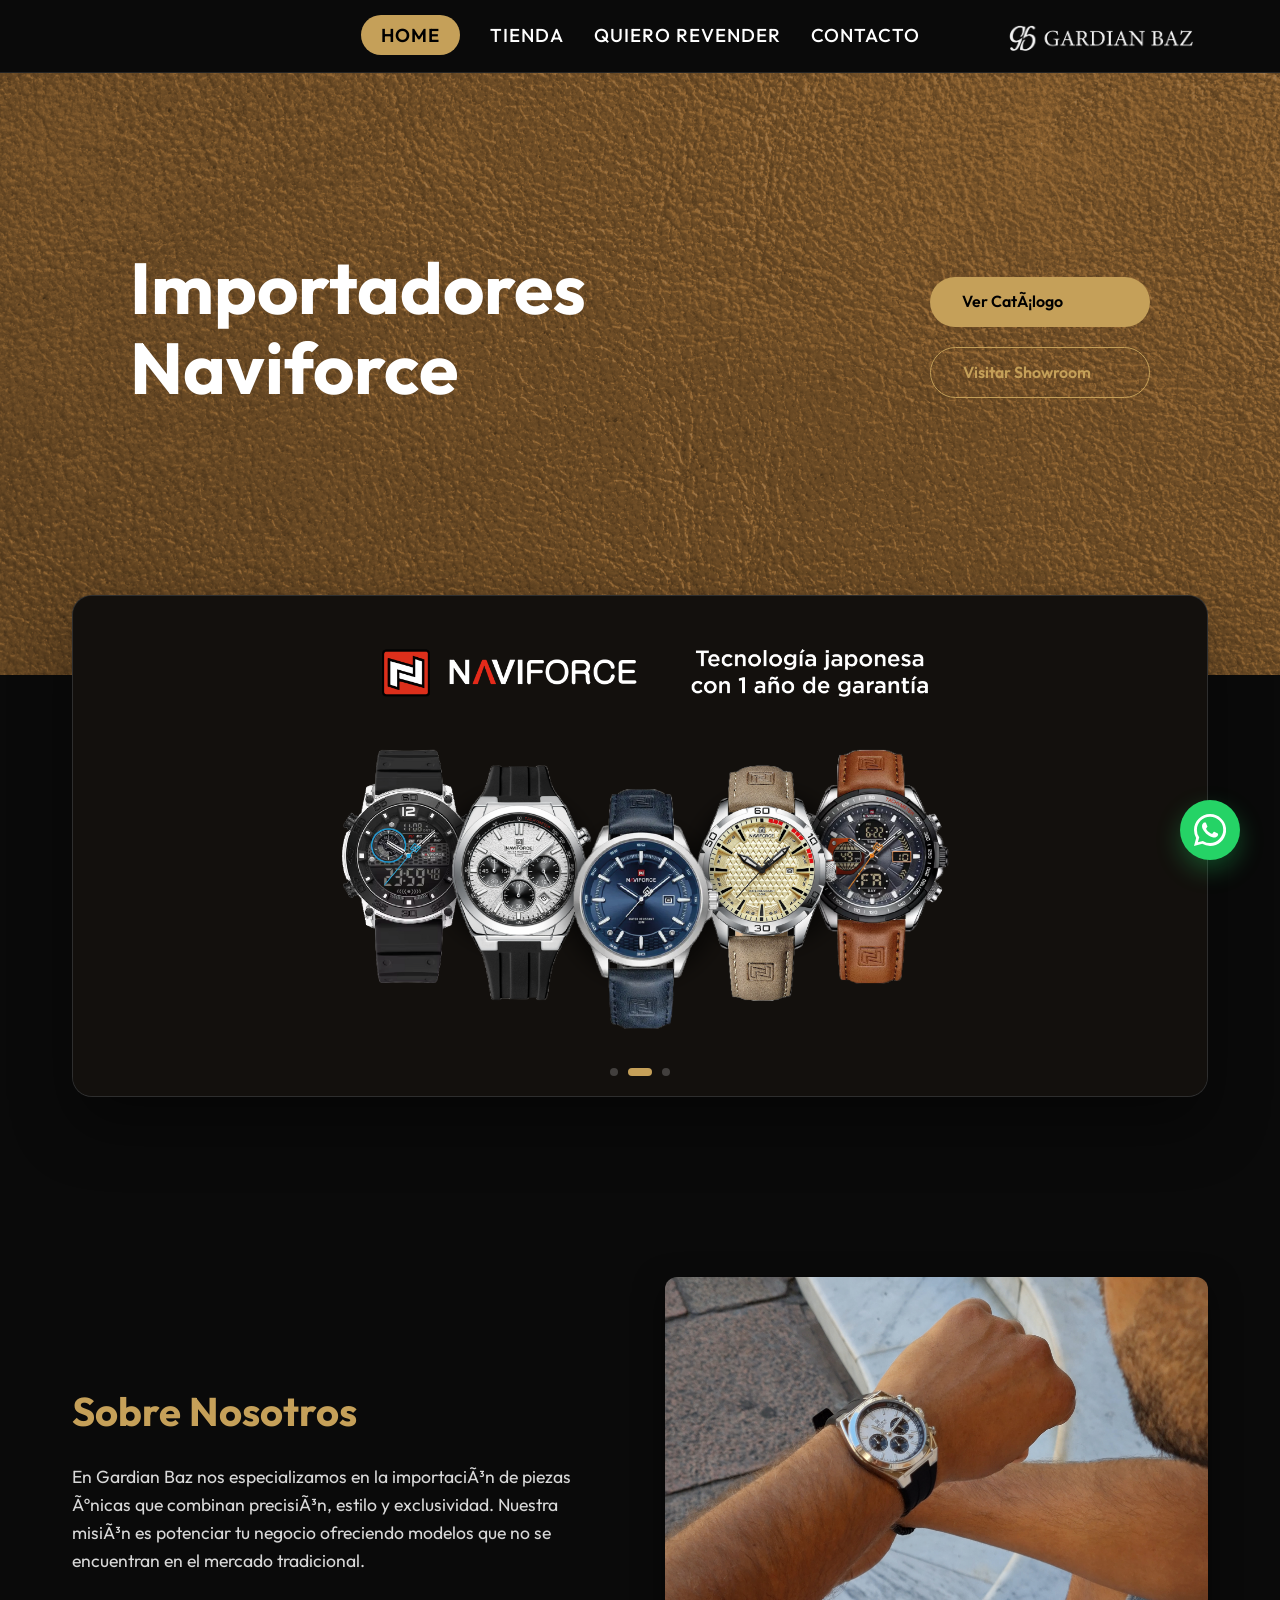
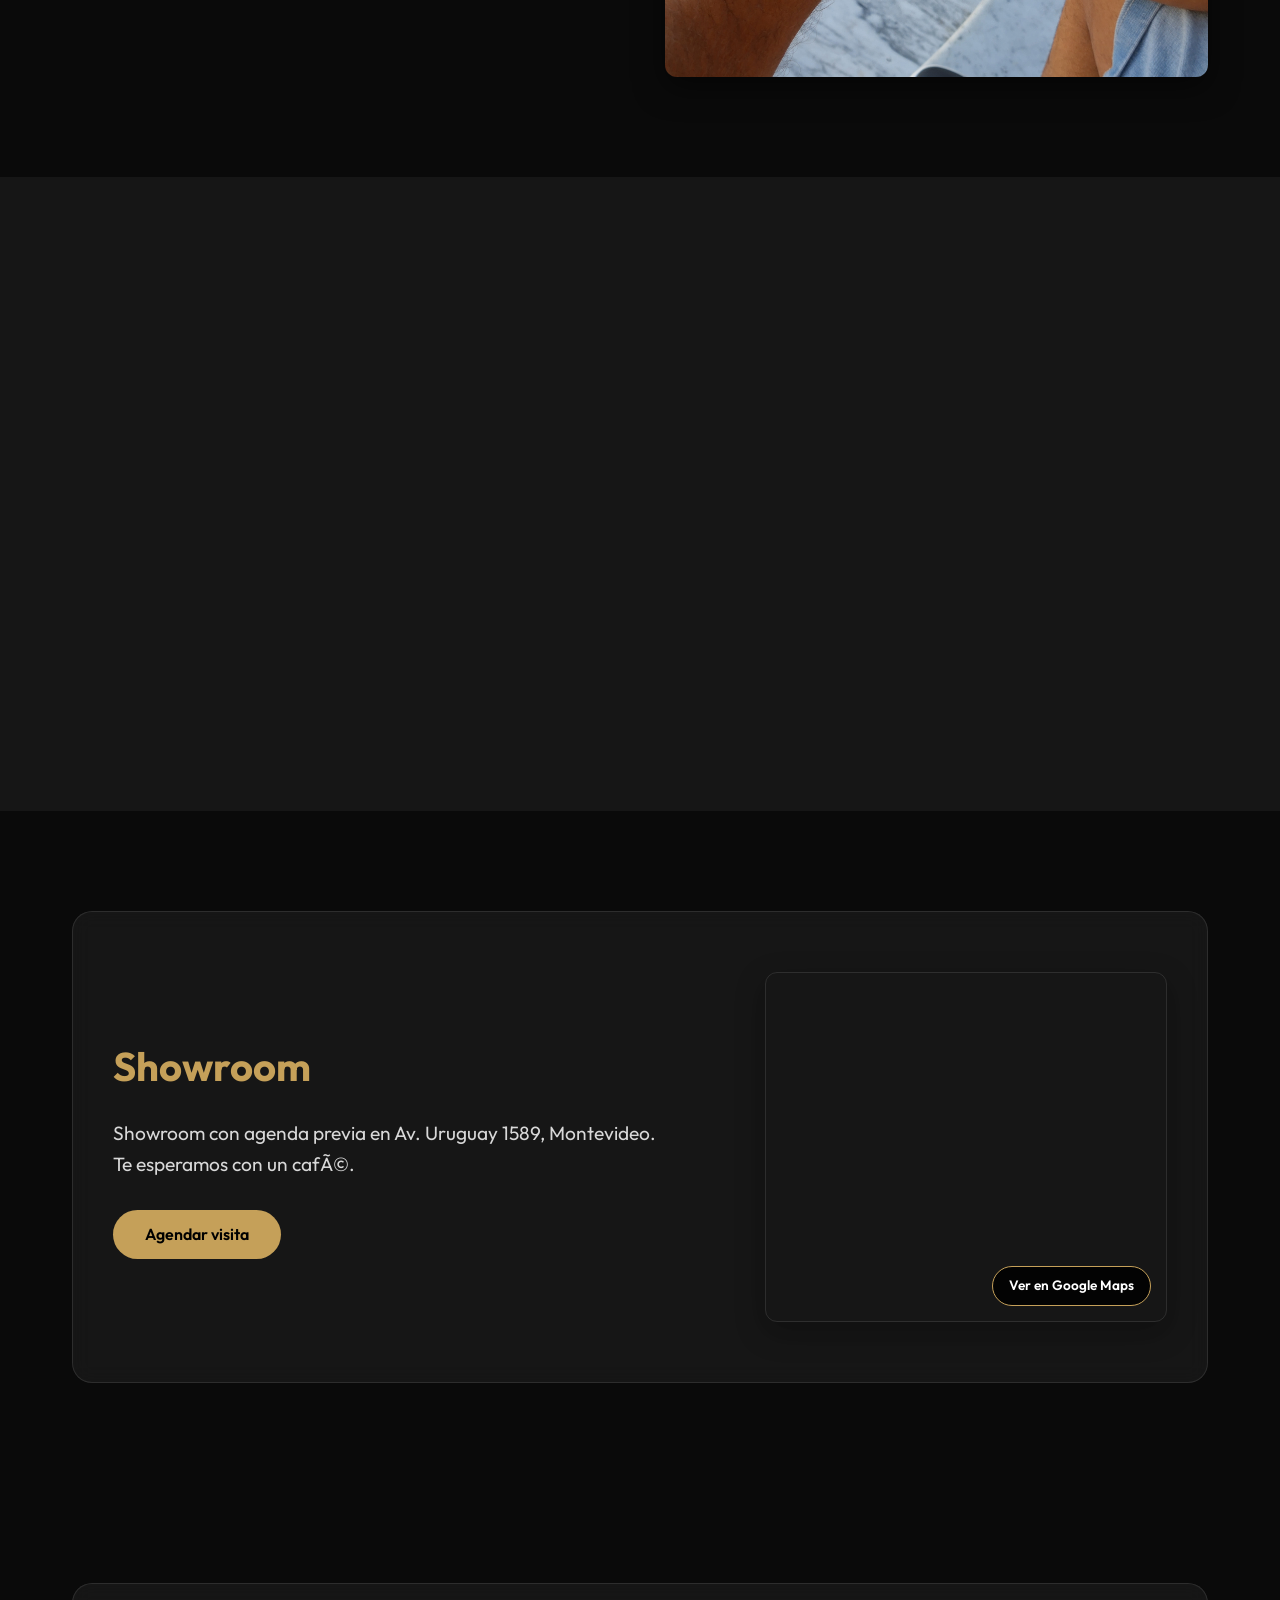
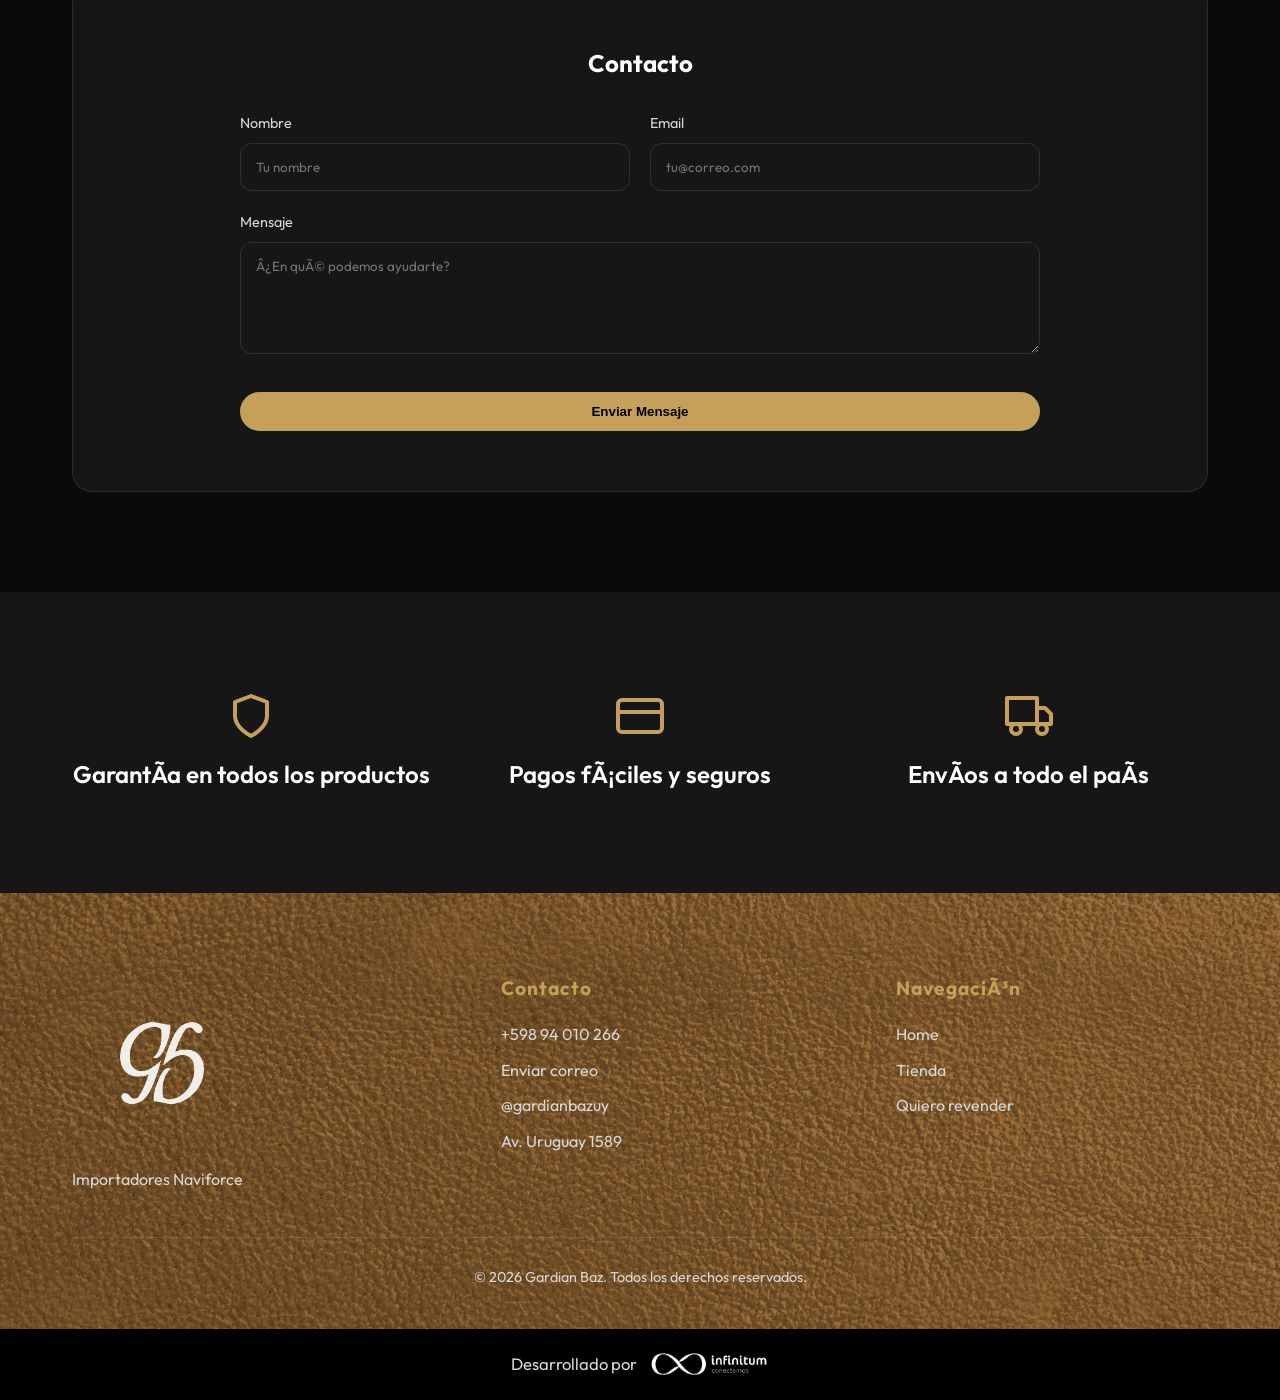
==== index.html @ da4b9480 "Clean URL" ====
﻿<!DOCTYPE html>
<html lang="es">

<head>
    <meta charset="UTF-8">
    <meta name="viewport" content="width=device-width, initial-scale=1.0">
    <title>Gardian Baz | Importador de Relojes Naviforce</title>
    <meta name="description"
        content="Gardian Baz - Importador mayorista de relojes. VendÃ© mÃ¡s y mejor con relojes diferentes.">
    <link rel="icon" type="image/png" href="assets/Logo Gardian/logo Favicon.png">
    <link rel="stylesheet" href="style.css">
</head>

<body>
    <nav id="navbar">
        <div class="container nav-content">
            <div class="nav-spacer"></div>
            <ul class="nav-links">
                <li><a href="/" class="active">Home</a></li>
                <li><a href="tienda">Tienda</a></li>
                <li><a href="empresas">Quiero revender</a></li>
                <li><a href="/#contacto">Contacto</a></li>
            </ul>
            <a href="/" class="logo"><img src="assets/Logo Gardian/Logo nav bar.png" alt="Gardian Baz"
                    style="height: 40px; vertical-align: middle;"></a>
            <div class="menu-toggle">
                <span></span>
                <span></span>
                <span></span>
            </div>
        </div>
    </nav>

    <header class="hero">
        <div class="container">
            <div class="hero-content">
                <div class="hero-text">
                    <h1 class="reveal">Importadores Naviforce</h1>
                </div>
                <div class="hero-btns reveal">
                    <a href="tienda" class="btn btn-primary">Ver CatÃ¡logo</a>
                    <a href="#showroom" class="btn btn-outline">Visitar Showroom</a>
                </div>
            </div>
        </div>
    </header>

    <section id="news-slider" class="reveal">
        <div class="container">
            <div class="slider-wrapper">
                <div class="slider-container">
                    <div class="slider-track" id="news-track">
                        <!-- News Slide 1 -->
                        <div class="news-slide banner-slide-1">
                        </div>
                        <!-- News Slide 2 -->
                        <div class="news-slide banner-slide-2">
                        </div>
                        <!-- News Slide 3 -->
                        <div class="news-slide banner-slide-3">
                            <div class="features-banner">
                                <div class="feature-item">
                                    <svg viewBox="0 0 24 24" width="48" height="48" stroke="currentColor" stroke-width="2" fill="none" stroke-linecap="round" stroke-linejoin="round"><path d="M12 22s8-4 8-10V5l-8-3-8 3v7c0 6 8 10 8 10z"></path></svg>
                                    <h3>GarantÃ­a en todos los productos</h3>
                                </div>
                                <div class="feature-item">
                                    <svg viewBox="0 0 24 24" width="48" height="48" stroke="currentColor" stroke-width="2" fill="none" stroke-linecap="round" stroke-linejoin="round"><rect x="1" y="4" width="22" height="16" rx="2" ry="2"></rect><line x1="1" y1="10" x2="23" y2="10"></line></svg>
                                    <h3>Pagos fÃ¡ciles y seguros</h3>
                                </div>
                                <div class="feature-item">
                                    <svg viewBox="0 0 24 24" width="48" height="48" stroke="currentColor" stroke-width="2" fill="none" stroke-linecap="round" stroke-linejoin="round"><rect x="1" y="3" width="15" height="13"></rect><polygon points="16 8 20 8 23 11 23 16 16 16 16 8"></polygon><circle cx="5.5" cy="18.5" r="2.5"></circle><circle cx="18.5" cy="18.5" r="2.5"></circle></svg>
                                    <h3>EnvÃ­os a todo el paÃ­s</h3>
                                </div>
                            </div>
                        </div>
                    </div>
                </div>
                <div class="slider-dots" id="news-dots">
                    <span class="dot active"></span>
                    <span class="dot"></span>
                    <span class="dot"></span>
                </div>
            </div>
        </div>
    </section>

    <section id="sobre-nosotros" class="section-padding">
        <div class="container">
            <div class="grid-2" style="display: grid; grid-template-columns: 1fr 1fr; gap: 50px; align-items: center;">
                <div class="reveal">
                    <h2 style="font-size: 2.5rem; margin-bottom: 20px; color: var(--accent-color);">Sobre Nosotros</h2>
                    <p style="color: var(--text-secondary); font-size: 1.1rem;">En Gardian Baz nos especializamos en la
                        importaciÃ³n de piezas Ãºnicas que combinan precisiÃ³n, estilo y exclusividad. Nuestra misiÃ³n es
                        potenciar tu negocio ofreciendo modelos que no se encuentran en el mercado tradicional.</p>
                </div>
                <div class="reveal" style="height: 400px; background-image: url('assets/Sobrenosotros.jpg'); background-size: cover; background-position: center; border-radius: 12px; box-shadow: 0 10px 30px rgba(0,0,0,0.5);"></div>
            </div>
        </div>
    </section>

    <section id="productos-destacados" class="section-padding" style="background: var(--surface-color);">
        <div class="container">
            <div style="text-align: center; margin-bottom: 50px;">
                <h2 class="reveal" style="font-size: 2.5rem;">Productos Destacados</h2>
                <p class="reveal" style="color: var(--text-secondary);">Lo mÃ¡s nuevo de nuestras colecciones exclusivas.
                </p>
            </div>
            <div class="shop-grid">
                <!-- 4 featured products -->
                <div class="product-card reveal" style="cursor: pointer;"
                    onclick="window.location.href='producto?id=10'">
                    <div class="product-image">
                        <img src="assets/Fotos productos/Naviforce 9208 Ultra/Naviforce 9208 Sport Ultra.png" alt="Naviforce Ultra">
                    </div>
                    <div class="product-info">
                        <span class="product-category">Premium</span>
                        <h3>Naviforce Ultra</h3>
                        <span class="product-price">$3.390</span>
                    </div>
                </div>
                <div class="product-card reveal" style="cursor: pointer;"
                    onclick="window.location.href='producto?id=4'">
                    <div class="product-image">
                        <img src="assets/Fotos productos/9197/Naviforce 9197 cuero.png" alt="Naviforce Plus">
                    </div>
                    <div class="product-info">
                        <span class="product-category">Sport</span>
                        <h3>Naviforce Plus</h3>
                        <span class="product-price">$3.290</span>
                    </div>
                </div>
                <div class="product-card reveal" style="cursor: pointer;"
                    onclick="window.location.href='producto?id=25'">
                    <div class="product-image">
                        <img src="assets/Fotos productos/8051S/reloj_sin_logo.png" alt="Naviforce Silver">
                    </div>
                    <div class="product-info">
                        <span class="product-category">Premium</span>
                        <h3>Naviforce Silver</h3>
                        <span class="product-price">$3.399</span>
                    </div>
                </div>
                <div class="product-card reveal" style="cursor: pointer;"
                    onclick="window.location.href='producto?id=26'">
                    <div class="product-image">
                        <img src="assets/Fotos productos/N Beige/Naviforce 8023.png" alt="Naviforce N Beige">
                    </div>
                    <div class="product-info">
                        <span class="product-category">Casual</span>
                        <h3>Naviforce N Beige</h3>
                        <span class="product-price">$2.079</span>
                    </div>
                </div>
            </div>
        </div>
    </section>

    <section id="showroom" class="section-padding">
        <div class="container">
            <div class="glass-card section-padding" style="padding: 60px 40px;">
                <div class="wide-grid">
                    <div>
                        <h2 style="font-size: 2.5rem; margin-bottom: 20px; color: var(--accent-color);">Showroom</h2>
                        <p style="color: var(--text-secondary); font-size: 1.2rem; margin-bottom: 30px; line-height: 1.6;">
                            Showroom con agenda previa en Av. Uruguay 1589, Montevideo.<br>Te esperamos con un cafÃ©.
                        </p>
                        <a href="https://www.gardianbaz.com" target="_blank" rel="noopener noreferrer" class="btn btn-primary">Agendar visita</a>
                    </div>
                    <div class="map-container">
                        <iframe 
                            src="https://www.google.com/maps/embed?pb=!1m18!1m12!1m3!1d3271.8687258909893!2d-56.1837862!3d-34.9034988!2m3!1f0!2f0!3f0!3m2!1i1024!2i768!4f13.1!3m3!1m2!1s0x959f802951f28b49%3A0xc3e91866ad50f0c0!2sAv.%20Uruguay%201589%2C%2011200%20Montevideo%2C%20Departamento%20de%20Montevideo!5e0!3m2!1ses-419!2suy!4v1700000000000!5m2!1ses-419!2suy" 
                            width="100%" 
                            height="100%" 
                            style="border:0;" 
                            allowfullscreen="" 
                            loading="lazy" 
                            referrerpolicy="no-referrer-when-downgrade">
                        </iframe>
                        <a href="https://maps.app.goo.gl/XZQ3epg8NkFF3w387" target="_blank" rel="noopener noreferrer" class="map-btn">
                            Ver en Google Maps
                        </a>
                    </div>
                </div>
            </div>
        </div>
    </section>

    <section id="contacto" class="section-padding">
        <div class="container">
            <div class="glass-card section-padding" style="padding: 60px 40px;">
                <div style="max-width: 800px; margin: 0 auto;">
                    <h2 style="text-align: center; margin-bottom: 30px;">Contacto</h2>
                    <form id="home-contact">
                        <div style="display: grid; grid-template-columns: 1fr 1fr; gap: 20px; margin-bottom: 20px;">
                            <div class="form-group" style="margin-bottom: 0;">
                                <label for="name">Nombre</label>
                                <input type="text" id="name" placeholder="Tu nombre" required>
                            </div>
                            <div class="form-group" style="margin-bottom: 0;">
                                <label for="email">Email</label>
                                <input type="email" id="email" placeholder="tu@correo.com" required>
                            </div>
                        </div>
                        <div class="form-group">
                            <label for="message">Mensaje</label>
                            <textarea id="message" rows="5" placeholder="Â¿En quÃ© podemos ayudarte?"></textarea>
                        </div>
                        <button type="submit" class="btn btn-primary" style="width: 100%; margin-top: 10px;">Enviar Mensaje</button>
                    </form>
                </div>
            </div>
        </div>
    </section>

    <section class="section-padding" style="background: var(--surface-color);">
        <div class="container">
            <div class="features-banner" style="margin: 0 auto; padding: 0;">
                <div class="feature-item">
                    <svg viewBox="0 0 24 24" width="48" height="48" stroke="currentColor" stroke-width="2" fill="none" stroke-linecap="round" stroke-linejoin="round"><path d="M12 22s8-4 8-10V5l-8-3-8 3v7c0 6 8 10 8 10z"></path></svg>
                    <h3>GarantÃ­a en todos los productos</h3>
                </div>
                <div class="feature-item">
                    <svg viewBox="0 0 24 24" width="48" height="48" stroke="currentColor" stroke-width="2" fill="none" stroke-linecap="round" stroke-linejoin="round"><rect x="1" y="4" width="22" height="16" rx="2" ry="2"></rect><line x1="1" y1="10" x2="23" y2="10"></line></svg>
                    <h3>Pagos fÃ¡ciles y seguros</h3>
                </div>
                <div class="feature-item">
                    <svg viewBox="0 0 24 24" width="48" height="48" stroke="currentColor" stroke-width="2" fill="none" stroke-linecap="round" stroke-linejoin="round"><rect x="1" y="3" width="15" height="13"></rect><polygon points="16 8 20 8 23 11 23 16 16 16 16 8"></polygon><circle cx="5.5" cy="18.5" r="2.5"></circle><circle cx="18.5" cy="18.5" r="2.5"></circle></svg>
                    <h3>EnvÃ­os a todo el paÃ­s</h3>
                </div>
            </div>
        </div>
    </section>

    <footer>
        <div class="container">
            <div class="footer-content">
                <div class="footer-brand">
                    <img src="assets/Logo Gardian/logo footer.png" alt="Gardian Baz" class="footer-logo">
                    <p>Importadores Naviforce</p>
                </div>
                <div class="footer-info">
                    <h4>Contacto</h4>
                    <a href="https://wa.me/message/KRH65KV4KNABA1" target="_blank">+598 94 010 266</a>
                    <a href="mailto:gardianbaz@gmail.com">Enviar correo</a>
                    <a href="https://www.instagram.com/gardianbazuy/" target="_blank">@gardianbazuy</a>
                    <p>Av. Uruguay 1589</p>
                </div>
                <div class="footer-info">
                    <h4>NavegaciÃ³n</h4>
                    <a href="/">Home</a>
                    <a href="tienda">Tienda</a>
                    <a href="empresas">Quiero revender</a>
                </div>
            </div>
            <div class="footer-bottom">
                <p>&copy; 2026 Gardian Baz. Todos los derechos reservados.</p>
            </div>
        </div>
    </footer>

    <div class="developer-credit">
        <span>Desarrollado por</span>
        <a href="https://www.infinitum.uy" target="_blank">
            <img src="assets/Marca%20Infinitum-12.png" alt="Infinitum Logo">
        </a>
    </div>

    <a href="https://wa.me/message/KRH65KV4KNABA1" class="whatsapp-float" target="_blank">
        <svg viewBox="0 0 24 24">
            <path
                d="M17.472 14.382c-.297-.149-1.758-.867-2.03-.967-.273-.099-.471-.148-.67.15-.197.297-.767.966-.94 1.164-.173.199-.347.223-.644.075-.297-.15-1.255-.463-2.39-1.475-.883-.788-1.48-1.761-1.653-2.059-.173-.297-.018-.458.13-.606.134-.133.298-.347.446-.52.149-.174.198-.298.298-.497.099-.198.05-.371-.025-.52-.075-.149-.669-1.612-.916-2.207-.242-.579-.487-.5-.669-.51-.173-.008-.371-.01-.57-.01-.198 0-.52.074-.792.372-.272.297-1.04 1.016-1.04 2.479 0 1.462 1.065 2.875 1.213 3.074.149.198 2.096 3.2 5.077 4.487.709.306 1.262.489 1.694.625.712.227 1.36.195 1.871.118.571-.085 1.758-.719 2.006-1.413.248-.694.248-1.289.173-1.413-.074-.124-.272-.198-.57-.347m-5.421 7.403h-.004a9.87 9.87 0 01-5.031-1.378l-.361-.214-3.741.982.998-3.648-.235-.374a9.86 9.86 0 01-1.51-5.26c.001-5.45 4.436-9.884 9.888-9.884 2.64 0 5.122 1.03 6.988 2.898a9.825 9.825 0 012.893 6.994c-.003 5.45-4.437 9.884-9.885 9.884m8.413-18.297A11.815 11.815 0 0012.05 0C5.414 0 .004 5.412.001 12.049a11.815 11.815 0 001.602 5.97L0 24l6.162-1.617a11.803 11.803 0 005.883 1.565h.004c6.637 0 12.046-5.412 12.049-12.05A11.825 11.825 0 0020.464 3.488z" />
        </svg>
    </a>

    <script src="main.js"></script>
</body>

</html>
---- style.css ----
@import url('https://fonts.googleapis.com/css2?family=Outfit:wght@300;400;600;700&display=swap');

:root {
    --bg-color: #0a0a0a;
    --surface-color: #161616;
    --accent-color: #c5a059;
    --accent-hover: #e0bc75;
    --text-primary: #ffffff;
    --text-secondary: #d8d8d8;
    --glass-bg: rgba(255, 255, 255, 0.05);
    --glass-border: rgba(255, 255, 255, 0.1);
    --transition: all 0.4s cubic-bezier(0.16, 1, 0.3, 1);
}

* {
    margin: 0;
    padding: 0;
    box-sizing: border-box;
}

body {
    font-family: 'Outfit', sans-serif;
    background-color: var(--bg-color);
    color: var(--text-primary);
    line-height: 1.6;
    overflow-x: hidden;
}

/* Utilities */
.container {
    max-width: 1200px;
    margin: 0 auto;
    padding: 0 2rem;
}

.section-padding {
    padding: 100px 0;
}

.glass-card {
    background: var(--glass-bg);
    backdrop-filter: blur(10px);
    border: 1px solid var(--glass-border);
    border-radius: 20px;
}

.image-placeholder {
    background: #ffffff;
    border: 1px solid var(--glass-border);
    border-radius: 12px;
    display: flex;
    align-items: center;
    justify-content: center;
    color: #888;
    position: relative;
    overflow: hidden;
    transition: var(--transition);
}

.image-placeholder::after {
    content: 'GB';
    font-weight: 700;
    font-size: 1.5rem;
    opacity: 0.2;
    color: #000;
}

.btn {
    display: inline-block;
    padding: 12px 32px;
    border-radius: 50px;
    text-decoration: none;
    font-weight: 600;
    cursor: pointer;
    transition: var(--transition);
    border: none;
}

.btn-primary {
    background-color: var(--accent-color);
    color: #000;
}

.btn-primary:hover {
    background-color: var(--accent-hover);
    transform: translateY(-2px);
    box-shadow: 0 10px 20px rgba(197, 160, 89, 0.2);
}

.btn-outline {
    border: 1px solid var(--accent-color);
    color: var(--accent-color);
    background: transparent;
}

.btn-outline:hover {
    background: var(--accent-color);
    color: #000;
}

/* Navigation */
nav {
    position: fixed;
    top: 0;
    left: 0;
    width: 100%;
    z-index: 1000;
    padding: 15px 0;
    transition: var(--transition);
    background: var(--bg-color);
    border-bottom: 1px solid var(--glass-border);
}

nav.scrolled {
    background: var(--bg-color);
    padding: 11px 0;
    border-bottom: 1px solid var(--glass-border);
}

.nav-content {
    display: grid;
    grid-template-columns: 1fr auto 1fr;
    align-items: center;
}

.nav-spacer {
    display: block;
}

.logo {
    font-size: 1.5rem;
    font-weight: 700;
    color: var(--accent-color);
    text-decoration: none;
    letter-spacing: 2px;
    grid-column: 3;
    justify-self: end;
}

.nav-links {
    display: flex;
    gap: 30px;
    list-style: none;
    grid-column: 2;
    align-items: center;
}

.nav-links a {
    color: var(--text-primary);
    text-decoration: none;
    font-weight: 500;
    transition: var(--transition);
    font-size: 1.17rem;
    text-transform: uppercase;
    letter-spacing: 1px;
}

.nav-links a:hover {
    color: var(--accent-color);
}

.nav-links a.active {
    background-color: var(--accent-color);
    color: #000;
    padding: 8px 20px;
    border-radius: 50px;
    font-weight: 600;
}

.nav-links a.active:hover {
    background-color: var(--accent-hover);
    color: #000;
}

.menu-toggle {
    display: none;
    flex-direction: column;
    gap: 6px;
    cursor: pointer;
    z-index: 1001;
    padding: 10px;
    grid-column: 3;
    justify-self: end;
}

.menu-toggle span {
    display: block;
    width: 28px;
    height: 2px;
    background-color: var(--text-primary);
    transition: var(--transition);
    border-radius: 2px;
}

/* Hamburger Animation */
.menu-toggle.active span:nth-child(1) {
    transform: translateY(8px) rotate(45deg);
}

.menu-toggle.active span:nth-child(2) {
    opacity: 0;
}

.menu-toggle.active span:nth-child(3) {
    transform: translateY(-8px) rotate(-45deg);
}

/* Hero Section */
.hero {
    height: 75vh;
    display: flex;
    align-items: center;
    position: relative;
    overflow: hidden;
    background-image: linear-gradient(rgba(0, 0, 0, 0.2), rgba(0, 0, 0, 0.2)), url('assets/Textura%20GB.png');
    background-size: cover;
    background-position: center;
}

.hero .container {
    max-width: 1400px;
}

.hero-content {
    width: 100%;
    z-index: 2;
    display: flex;
    justify-content: space-between;
    align-items: center;
    gap: 100px;
    /* Increased gap */
}

.hero-text {
    flex: 1;
    max-width: 700px;
}

.hero-btns {
    display: flex;
    flex-direction: column;
    gap: 20px;
    min-width: 220px;
}

.hero h1 {
    font-size: clamp(2.5rem, 6vw, 4.5rem);
    line-height: 1.1;
    margin-bottom: 20px;
    font-weight: 700;
}

.hero p {
    color: var(--text-secondary);
    font-size: 1.2rem;
    margin-bottom: 40px;
}

/* News Slider */
#news-slider {
    margin-top: -80px;
    /* More overlap for a bigger slider */
    margin-bottom: 80px;
    position: relative;
    z-index: 5;
}

.slider-wrapper {
    background: var(--surface-color);
    border: 1px solid var(--glass-border);
    border-radius: 20px;
    overflow: hidden;
    position: relative;
    box-shadow: 0 30px 60px rgba(0, 0, 0, 0.4);
}

.slider-container {
    overflow: hidden;
    width: 100%;
}

.slider-track {
    display: flex;
    transition: transform 0.5s cubic-bezier(0.65, 0, 0.35, 1);
}

.news-slide {
    min-width: 100%;
    height: 500px;
    /* 2x bigger (previously 250px) */
    display: flex;
    align-items: center;
    justify-content: center;
    padding: 0 40px;
    background-size: cover;
    background-position: center;
    position: relative;
    overflow: hidden;
}

.news-slide::before {
    content: '';
    position: absolute;
    top: 0;
    left: 0;
    width: 100%;
    height: 100%;
    background: transparent;
    z-index: 1;
}

.news-content {
    text-align: center;
    position: relative;
    z-index: 2;
}

.news-content h3 {
    font-size: 1.5rem;
    color: var(--accent-color);
    margin-bottom: 10px;
}

.news-content p {
    color: var(--text-secondary);
    font-size: 1rem;
}

.slider-dots {
    position: absolute;
    bottom: 20px;
    left: 50%;
    transform: translateX(-50%);
    display: flex;
    gap: 10px;
}

.dot {
    width: 8px;
    height: 8px;
    border-radius: 50%;
    background: rgba(255, 255, 255, 0.2);
    cursor: pointer;
    transition: var(--transition);
}

.dot.active {
    background: var(--accent-color);
    width: 24px;
    border-radius: 4px;
}

.empresas-grid {
    display: grid;
    grid-template-columns: 1fr 1.2fr;
    gap: 80px;
    align-items: start;
}

/* Forms */
.form-group {
    margin-bottom: 20px;
}

.form-group label {
    display: block;
    margin-bottom: 8px;
    color: var(--text-secondary);
    font-size: 0.9rem;
}

input,
textarea,
select {
    width: 100%;
    padding: 15px;
    background: var(--surface-color);
    border: 1px solid var(--glass-border);
    border-radius: 12px;
    color: var(--text-primary);
    font-family: inherit;
    transition: var(--transition);
}

input:focus,
textarea:focus,
select:focus {
    outline: none;
    border-color: var(--accent-color);
    box-shadow: 0 0 0 4px rgba(197, 160, 89, 0.1);
}

/* Shop Grid */
.shop-grid {
    display: grid;
    grid-template-columns: repeat(auto-fit, minmax(180px, 220px));
    justify-content: center;
    gap: 25px;
    margin-top: 50px;
}

.product-card {
    background: #ffffff;
    border-radius: 8px;
    border: 1px solid #eee;
    padding: 15px;
    transition: var(--transition);
    display: flex;
    flex-direction: column;
}

.product-card:hover {
    transform: translateY(-5px);
    border-color: var(--accent-color);
}

.product-image {
    width: 100%;
    aspect-ratio: 1/1;
    margin-bottom: 12px;
    display: flex;
    align-items: center;
    justify-content: center;
    overflow: hidden;
}

.product-image img {
    width: 100%;
    height: 100%;
    object-fit: contain;
    transition: var(--transition);
}

.product-card:hover .product-image img {
    transform: scale(1.05);
}

.product-info {
    padding: 5px 0;
}

.product-info h3 {
    font-size: 0.9rem;
    font-weight: 500;
    margin-bottom: 0;
    color: #444;
    text-align: center;
}

.product-price {
    font-size: 0.95rem;
    font-weight: 600;
    color: var(--accent-color);
    text-align: center;
    margin-top: 5px;
    display: block;
}

.product-category {
    display: none;
    /* Hide category in card as per user image */
}

/* Filters */
.filters {
    display: flex;
    gap: 15px;
    flex-wrap: wrap;
    margin-bottom: 30px;
}

.filter-btn {
    padding: 8px 20px;
    border-radius: 30px;
    border: 1px solid var(--glass-border);
    background: transparent;
    color: var(--text-secondary);
    cursor: pointer;
    transition: var(--transition);
}

.filter-btn.active {
    background: var(--accent-color);
    color: #000;
    border-color: var(--accent-color);
}

/* Footer */
footer {
    position: relative;
    overflow: hidden;
    padding: 80px 0 40px;
    background: linear-gradient(rgba(0, 0, 0, 0.2), rgba(0, 0, 0, 0.2)), url('assets/Textura%20GB.png');
    background-size: cover;
}

.footer-logo {
    width: 100%;
    max-width: 180px;
    height: auto;
    display: block;
    filter: brightness(0) invert(1);
    opacity: 0.9;
}

footer .container {
    position: relative;
    z-index: 1;
}

.footer-content {
    display: grid;
    grid-template-columns: 1.1fr 1fr 0.9fr;
    gap: 48px;
    margin-bottom: 44px;
    align-items: start;
}

.footer-brand {
    display: flex;
    flex-direction: column;
    justify-content: center;
    gap: 14px;
    max-width: 320px;
}

.footer-brand p {
    color: var(--text-secondary);
    font-size: 1rem;
    line-height: 1.6;
    max-width: 260px;
}

.footer-info h4 {
    color: var(--accent-color);
    margin-bottom: 18px;
    font-size: 1.2rem;
    letter-spacing: 1px;
}

.footer-info p,
.footer-info a {
    color: var(--text-secondary);
    text-decoration: none;
    display: block;
    margin-bottom: 10px;
    transition: var(--transition);
}

.footer-info a:hover {
    color: var(--accent-color);
}

.footer-bottom {
    text-align: center;
    padding-top: 28px;
    border-top: 1px solid var(--glass-border);
    color: var(--text-secondary);
    font-size: 0.9rem;
}

/* Animations */
.reveal {
    opacity: 0;
    transform: translateY(3px);
    transition: all 0.5s ease-out;
}

.reveal.active {
    opacity: 1;
    transform: translateY(0);
}

@media (max-width: 768px) {
    .nav-content {
        display: flex;
        justify-content: space-between;
    }

    .nav-spacer {
        display: none;
    }

    .logo {
        margin-left: 0;
        grid-column: auto;
        justify-self: start;
    }

    .menu-toggle {
        display: flex;
    }

    .nav-links {
        position: fixed;
        top: 75px;
        right: 20px;
        width: auto;
        min-width: 220px;
        height: auto;
        background: rgba(10, 10, 10, 0.96);
        backdrop-filter: blur(20px);
        flex-direction: column;
        justify-content: flex-start;
        align-items: flex-start;
        gap: 20px;
        padding: 24px;
        border-radius: 16px;
        border: 1px solid var(--glass-border);
        box-shadow: 0 20px 40px rgba(0, 0, 0, 0.6);
        opacity: 0;
        transform: translateY(-15px) scale(0.95);
        transform-origin: top right;
        transition: opacity 0.3s cubic-bezier(0.16, 1, 0.3, 1), transform 0.3s cubic-bezier(0.16, 1, 0.3, 1);
        z-index: 1000;
        pointer-events: none;
    }

    .nav-links.active {
        opacity: 1;
        transform: translateY(0) scale(1);
        pointer-events: auto;
    }

    .nav-links a {
        font-size: 1.1rem;
    }

    .hero-content {
        flex-direction: column;
        text-align: center;
        gap: 40px;
        justify-content: center;
    }

    .hero-text {
        max-width: 100%;
    }

    .hero-btns {
        flex-direction: row;
        justify-content: center;
        width: 100%;
    }

    .hero h1 {
        font-size: 3rem;
    }

    .empresas-grid {
        grid-template-columns: 1fr;
        gap: 40px;
    }

    .footer-logo {
        max-width: 150px;
    }

    .footer-content {
        grid-template-columns: 1fr;
        gap: 32px;
    }

    .footer-brand {
        max-width: none;
    }

    .footer-brand p {
        max-width: none;
    }
}

@media (max-width: 576px) {
    .shop-grid {
        grid-template-columns: repeat(2, minmax(0, 1fr));
        gap: 15px;
    }
    .product-card {
        padding: 12px;
    }
    .product-info h3 {
        font-size: 0.85rem;
    }
}

/* WhatsApp Floating Button */
.whatsapp-float {
    position: fixed;
    bottom: 40px;
    right: 40px;
    width: 60px;
    height: 60px;
    background-color: #25d366;
    color: #FFF;
    border-radius: 50px;
    text-align: center;
    box-shadow: 0 10px 25px rgba(37, 211, 102, 0.3);
    z-index: 1000;
    display: flex;
    align-items: center;
    justify-content: center;
    text-decoration: none;
    transition: var(--transition);
}

.whatsapp-float:hover {
    transform: scale(1.1) translateY(-5px);
    background-color: #20bd5a;
    box-shadow: 0 15px 30px rgba(37, 211, 102, 0.4);
}

.whatsapp-float svg {
    width: 32px;
    height: 32px;
    fill: currentColor;
}

.developer-credit {
    display: flex;
    align-items: center;
    justify-content: center;
    gap: 12px;
    padding: 22px 0;
    background: #000;
    margin-top: 0;
}

.developer-credit span {
    font-size: 1.04rem;
    color: var(--text-secondary);
}

.developer-credit a {
    position: relative;
    display: flex;
    align-items: center;
    text-decoration: none;
}

.developer-credit a::before {
    content: '';
    position: absolute;
    top: 50%;
    left: 50%;
    transform: translate(-50%, -50%) scale(0.5);
    width: 200px;
    height: 100px;
    background: radial-gradient(circle, rgba(0, 225, 255, 0.4) 0%, rgba(0, 150, 255, 0.1) 40%, transparent 75%);
    border-radius: 50%;
    opacity: 0;
    z-index: 0;
    transition: all 0.7s cubic-bezier(0.16, 1, 0.3, 1);
    pointer-events: none;
    filter: blur(20px);
}

.developer-credit a:hover::before {
    opacity: 1;
    transform: translate(-50%, -50%) scale(1.1);
}

.developer-credit img {
    height: 22px;
    width: auto;
    filter: brightness(0) invert(1);
    position: relative;
    z-index: 1;
    transition: all 0.5s cubic-bezier(0.16, 1, 0.3, 1);
}

.developer-credit a:hover img {
    transform: scale(1.08);
    filter: brightness(0) invert(1) drop-shadow(0 0 10px rgba(0, 225, 255, 0.7));
}

.product-sku {
    font-size: 0.9rem;
    color: var(--accent-color);
    margin-bottom: 25px;
    letter-spacing: 1px;
    font-weight: 500;
    display: block;
}

/* Banners Home & Modelos */
.banner-slide-1 {
    background-image: url('assets/Banners%20web/Banner1Desktop.png') !important;
}

.banner-slide-2 {
    background-image: url('assets/Banners%20web/Banner2Desktop.png') !important;
}

@media (max-width: 768px) {
    .banner-slide-1 {
        background-image: url('assets/Banners%20web/Banner1mobile.png') !important;
    }
    
    .banner-slide-2 {
        background-image: url('assets/Banners%20web/Banner2mobile.png') !important;
    }
}

/* Banners Quiero revender */
.empresas-slide-1 {
    background-image: url('assets/Banners%20web/EmpresasBanner1Desktop.png') !important;
}

.empresas-slide-2 {
    background-image: url('assets/Banners%20web/EmpresasBanner2Desktop.png') !important;
}

.empresas-slide-3 {
    background-image: url('assets/Banners%20web/EmpresasBanner3Desktop.png') !important;
}

@media (max-width: 768px) {
    .empresas-slide-1 {
        background-image: url('assets/Banners%20web/EmpresasBanner1mobile.png') !important;
    }
    
    .empresas-slide-2 {
        background-image: url('assets/Banners%20web/EmpresasBanner2mobile.png') !important;
    }

    .empresas-slide-3 {
        background-image: url('assets/Banners%20web/EmpresasBanner3mobile.png') !important;
    }
}

.banner-slide-3 {
    background-color: var(--surface-color);
    display: flex;
    align-items: center;
    justify-content: center;
}

.features-banner {
    display: flex;
    justify-content: space-around;
    align-items: center;
    width: 100%;
    max-width: 1200px;
    flex-wrap: wrap;
    gap: 30px;
    padding: 20px;
    z-index: 2; /* To appear above the ::before overlay */
}

.feature-item {
    display: flex;
    flex-direction: column;
    align-items: center;
    text-align: center;
    gap: 15px;
    flex: 1;
    min-width: 250px;
}

.feature-item svg {
    color: var(--accent-color);
}

.feature-item h3 {
    color: var(--text-primary);
    font-size: 1.5rem;
    font-weight: 600;
}

/* Showroom & Contact Layout Customizations */
.wide-grid {
    display: grid;
    grid-template-columns: 1.2fr 0.8fr;
    gap: 50px;
    align-items: center;
}

.map-container {
    height: 350px;
    border-radius: 12px;
    overflow: hidden;
    box-shadow: 0 10px 30px rgba(0,0,0,0.3);
    position: relative;
    border: 1px solid var(--glass-border);
}

.map-btn {
    position: absolute;
    bottom: 15px;
    right: 15px;
    background: rgba(0,0,0,0.85);
    color: var(--text-primary);
    padding: 8px 16px;
    border-radius: 50px;
    font-size: 0.85rem;
    text-decoration: none;
    display: inline-flex;
    align-items: center;
    gap: 8px;
    border: 1px solid var(--accent-color);
    font-weight: 600;
    transition: var(--transition);
}

.map-btn:hover {
    background: var(--accent-color);
    color: #000;
    transform: translateY(-2px);
}

@media (max-width: 992px) {
    .wide-grid {
        grid-template-columns: 1fr;
        gap: 40px;
    }
    
    .map-container {
        height: 300px;
    }
}
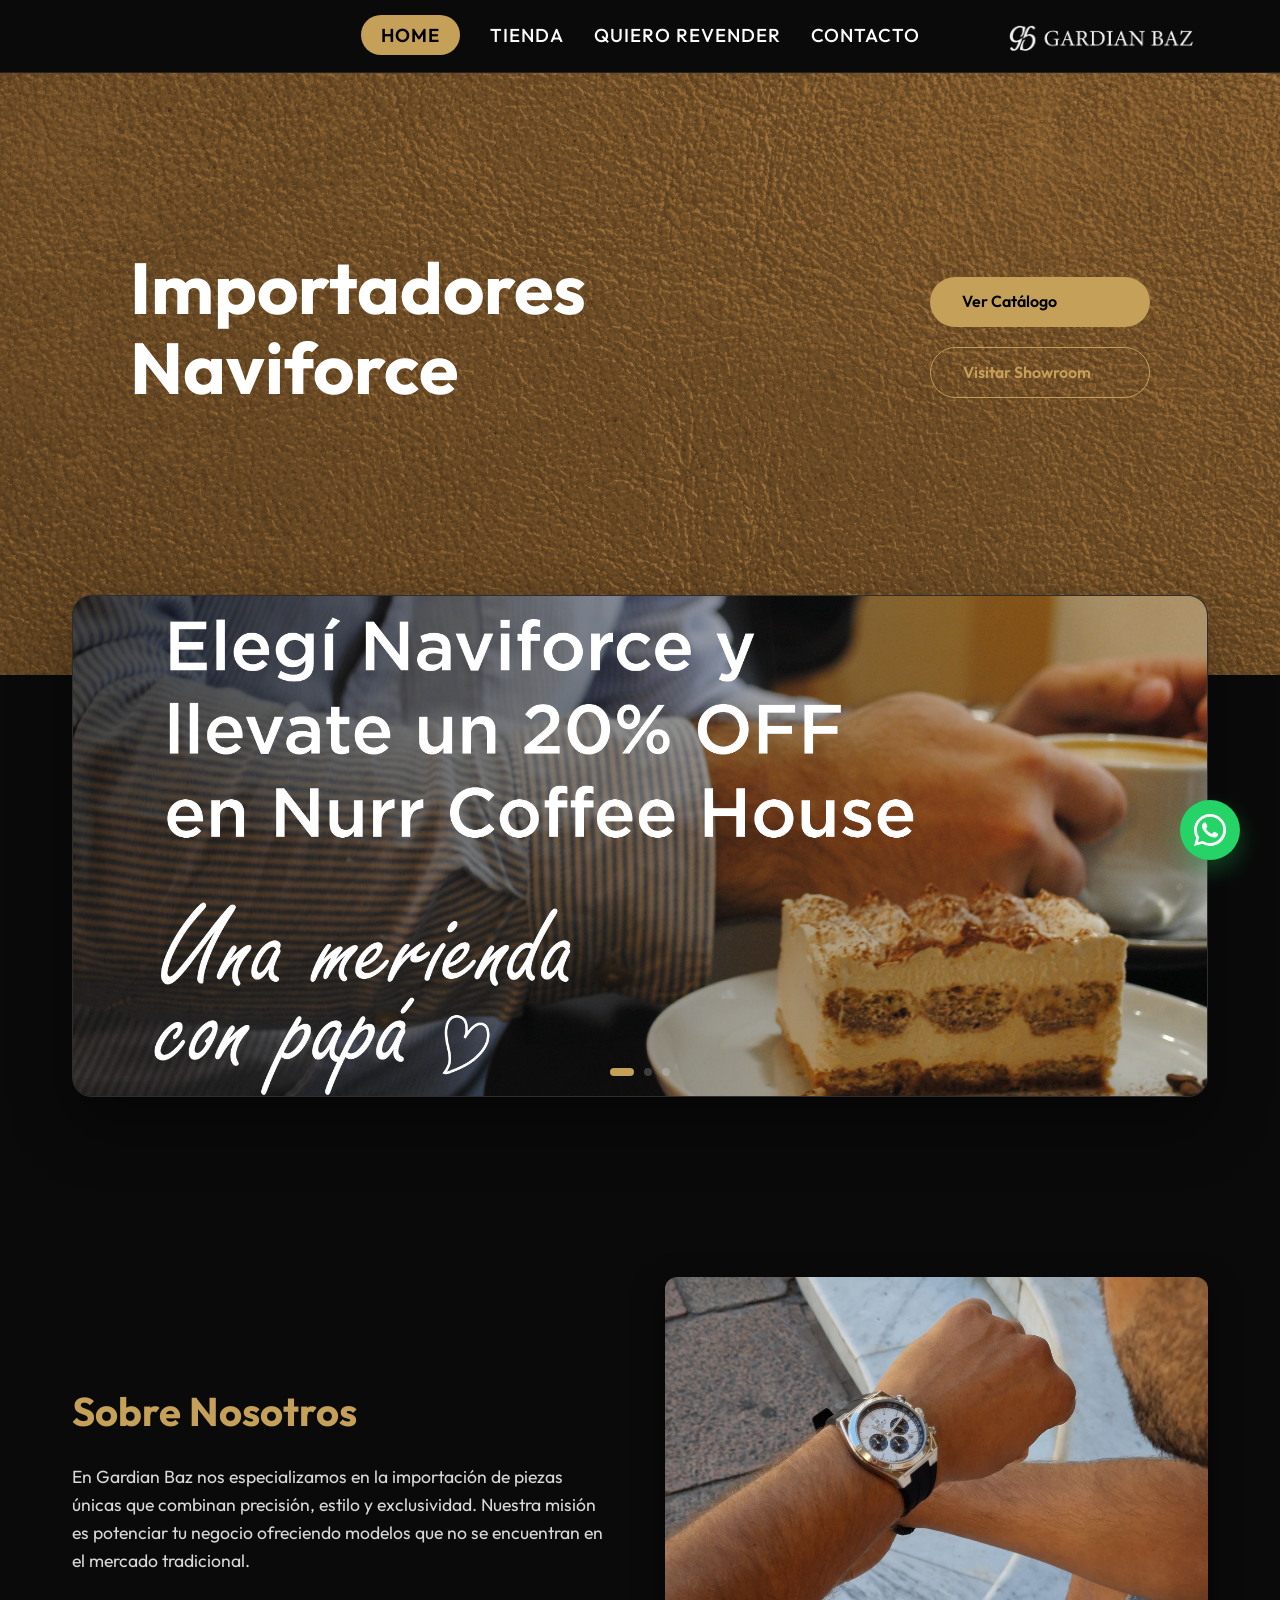
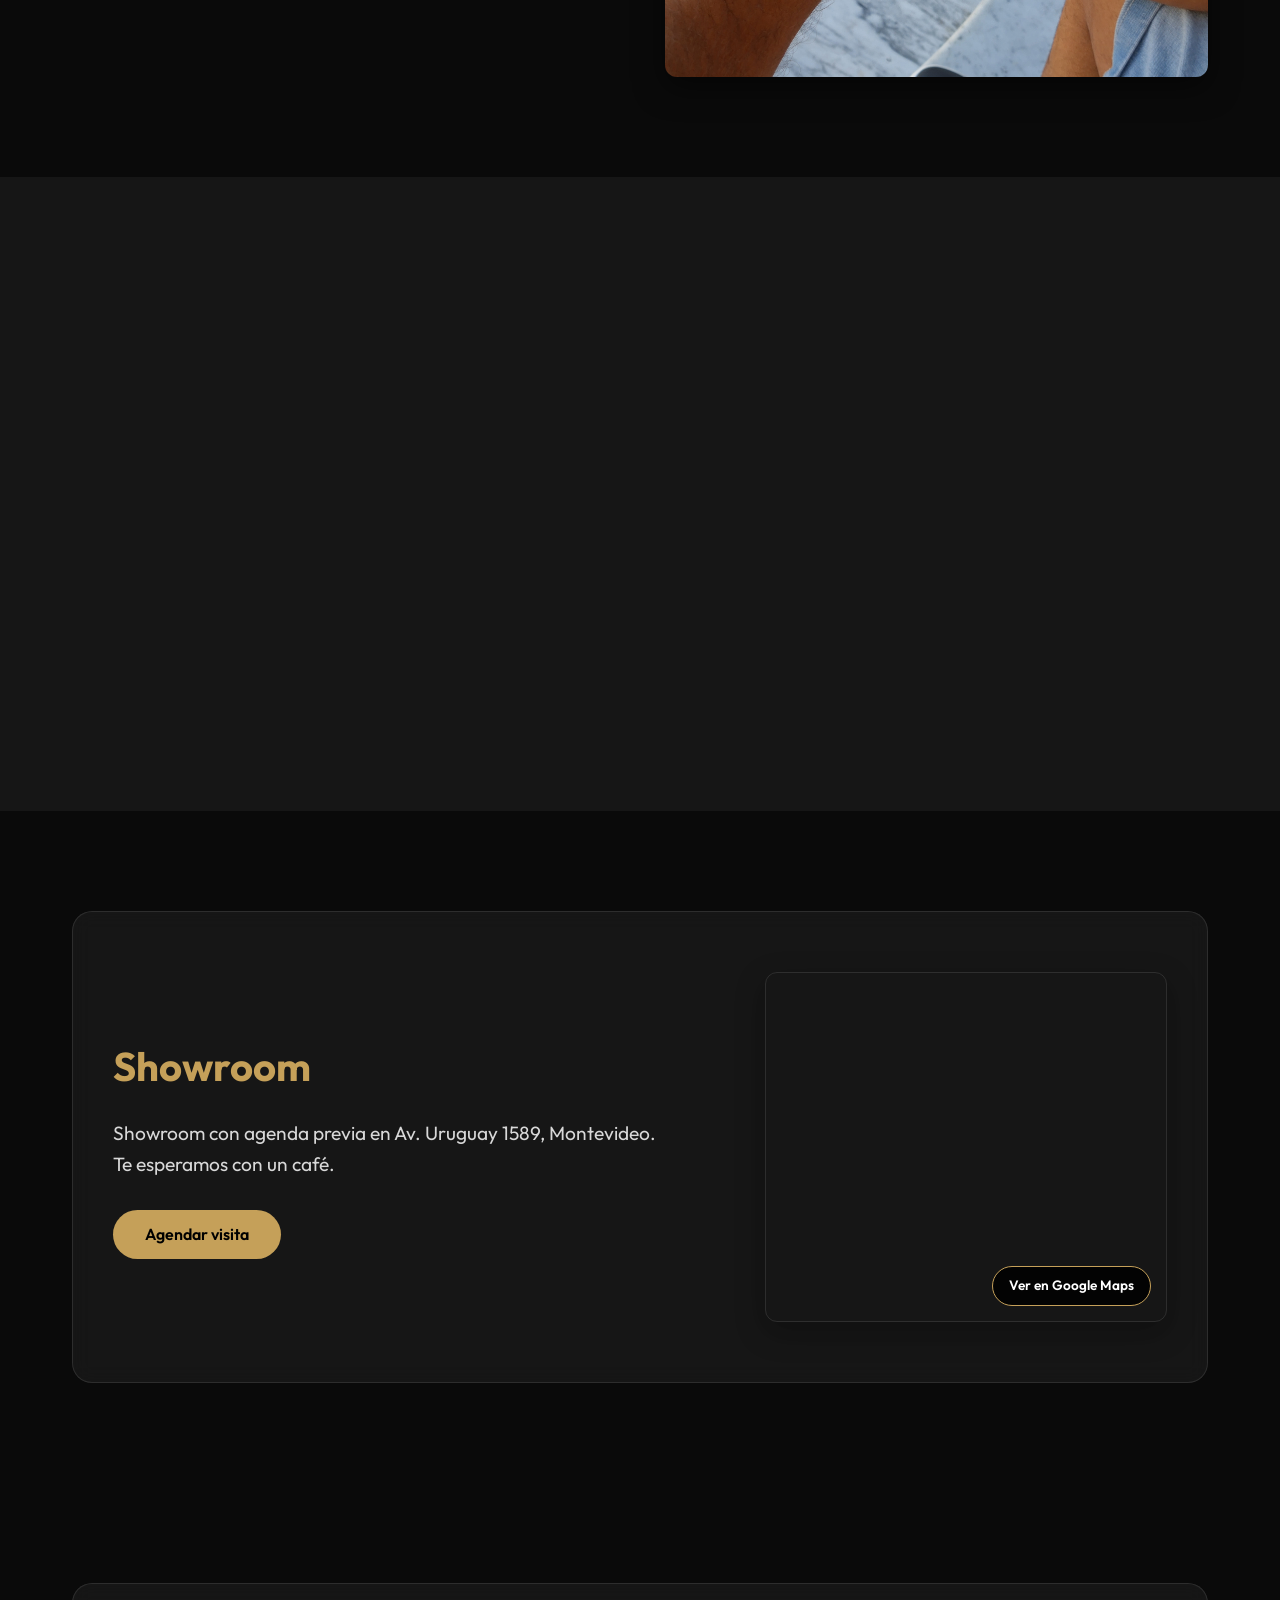
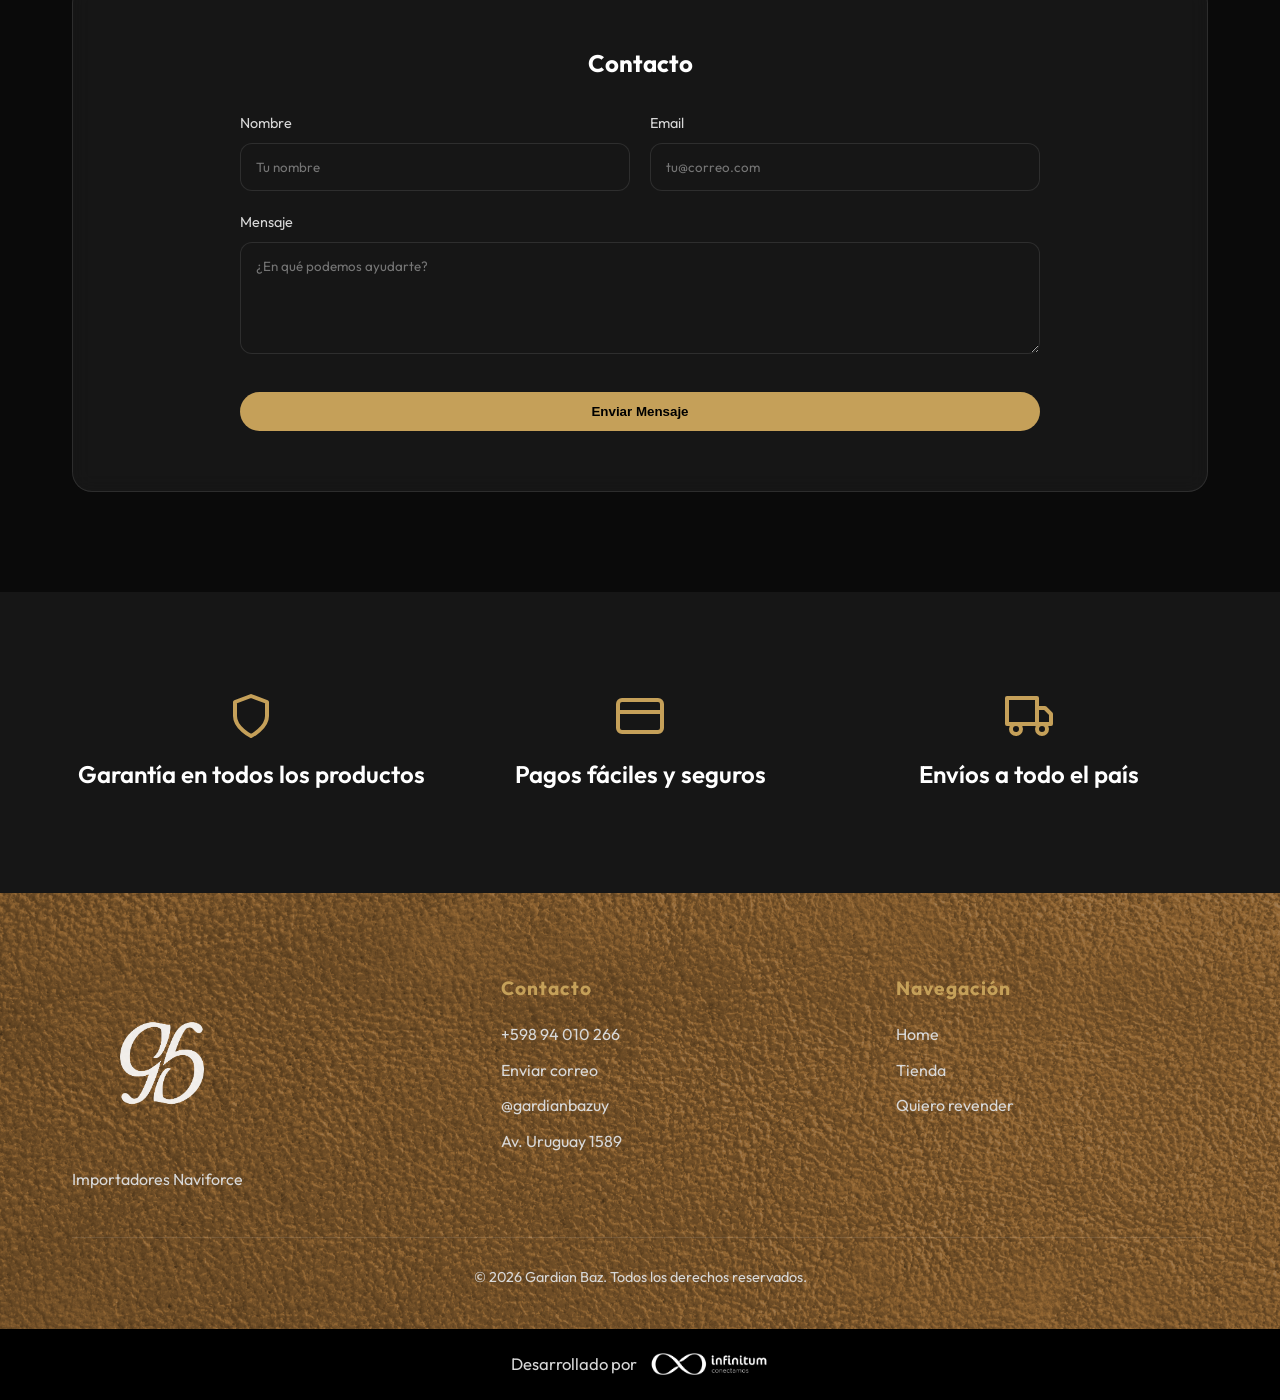
==== commit b7feee1d: "Revert "Clean URL" This reverts commit da4b9480c764bdc3222339a28f2f758f3e4f6ee4." ====
--- a/index.html
+++ b/index.html
@@ -1,4 +1,4 @@
-﻿<!DOCTYPE html>
+<!DOCTYPE html>
 <html lang="es">
 
 <head>
@@ -6,7 +6,7 @@
     <meta name="viewport" content="width=device-width, initial-scale=1.0">
     <title>Gardian Baz | Importador de Relojes Naviforce</title>
     <meta name="description"
-        content="Gardian Baz - Importador mayorista de relojes. VendÃ© mÃ¡s y mejor con relojes diferentes.">
+        content="Gardian Baz - Importador mayorista de relojes. Vendé más y mejor con relojes diferentes.">
     <link rel="icon" type="image/png" href="assets/Logo Gardian/logo Favicon.png">
     <link rel="stylesheet" href="style.css">
 </head>
@@ -16,12 +16,12 @@
         <div class="container nav-content">
             <div class="nav-spacer"></div>
             <ul class="nav-links">
-                <li><a href="/" class="active">Home</a></li>
-                <li><a href="tienda">Tienda</a></li>
-                <li><a href="empresas">Quiero revender</a></li>
-                <li><a href="/#contacto">Contacto</a></li>
+                <li><a href="index.html" class="active">Home</a></li>
+                <li><a href="tienda.html">Tienda</a></li>
+                <li><a href="empresas.html">Quiero revender</a></li>
+                <li><a href="index.html#contacto">Contacto</a></li>
             </ul>
-            <a href="/" class="logo"><img src="assets/Logo Gardian/Logo nav bar.png" alt="Gardian Baz"
+            <a href="index.html" class="logo"><img src="assets/Logo Gardian/Logo nav bar.png" alt="Gardian Baz"
                     style="height: 40px; vertical-align: middle;"></a>
             <div class="menu-toggle">
                 <span></span>
@@ -38,7 +38,7 @@
                     <h1 class="reveal">Importadores Naviforce</h1>
                 </div>
                 <div class="hero-btns reveal">
-                    <a href="tienda" class="btn btn-primary">Ver CatÃ¡logo</a>
+                    <a href="tienda.html" class="btn btn-primary">Ver Catálogo</a>
                     <a href="#showroom" class="btn btn-outline">Visitar Showroom</a>
                 </div>
             </div>
@@ -61,15 +61,15 @@
                             <div class="features-banner">
                                 <div class="feature-item">
                                     <svg viewBox="0 0 24 24" width="48" height="48" stroke="currentColor" stroke-width="2" fill="none" stroke-linecap="round" stroke-linejoin="round"><path d="M12 22s8-4 8-10V5l-8-3-8 3v7c0 6 8 10 8 10z"></path></svg>
-                                    <h3>GarantÃ­a en todos los productos</h3>
+                                    <h3>Garantía en todos los productos</h3>
                                 </div>
                                 <div class="feature-item">
                                     <svg viewBox="0 0 24 24" width="48" height="48" stroke="currentColor" stroke-width="2" fill="none" stroke-linecap="round" stroke-linejoin="round"><rect x="1" y="4" width="22" height="16" rx="2" ry="2"></rect><line x1="1" y1="10" x2="23" y2="10"></line></svg>
-                                    <h3>Pagos fÃ¡ciles y seguros</h3>
+                                    <h3>Pagos fáciles y seguros</h3>
                                 </div>
                                 <div class="feature-item">
                                     <svg viewBox="0 0 24 24" width="48" height="48" stroke="currentColor" stroke-width="2" fill="none" stroke-linecap="round" stroke-linejoin="round"><rect x="1" y="3" width="15" height="13"></rect><polygon points="16 8 20 8 23 11 23 16 16 16 16 8"></polygon><circle cx="5.5" cy="18.5" r="2.5"></circle><circle cx="18.5" cy="18.5" r="2.5"></circle></svg>
-                                    <h3>EnvÃ­os a todo el paÃ­s</h3>
+                                    <h3>Envíos a todo el país</h3>
                                 </div>
                             </div>
                         </div>
@@ -90,7 +90,7 @@
                 <div class="reveal">
                     <h2 style="font-size: 2.5rem; margin-bottom: 20px; color: var(--accent-color);">Sobre Nosotros</h2>
                     <p style="color: var(--text-secondary); font-size: 1.1rem;">En Gardian Baz nos especializamos en la
-                        importaciÃ³n de piezas Ãºnicas que combinan precisiÃ³n, estilo y exclusividad. Nuestra misiÃ³n es
+                        importación de piezas únicas que combinan precisión, estilo y exclusividad. Nuestra misión es
                         potenciar tu negocio ofreciendo modelos que no se encuentran en el mercado tradicional.</p>
                 </div>
                 <div class="reveal" style="height: 400px; background-image: url('assets/Sobrenosotros.jpg'); background-size: cover; background-position: center; border-radius: 12px; box-shadow: 0 10px 30px rgba(0,0,0,0.5);"></div>
@@ -102,13 +102,13 @@
         <div class="container">
             <div style="text-align: center; margin-bottom: 50px;">
                 <h2 class="reveal" style="font-size: 2.5rem;">Productos Destacados</h2>
-                <p class="reveal" style="color: var(--text-secondary);">Lo mÃ¡s nuevo de nuestras colecciones exclusivas.
+                <p class="reveal" style="color: var(--text-secondary);">Lo más nuevo de nuestras colecciones exclusivas.
                 </p>
             </div>
             <div class="shop-grid">
                 <!-- 4 featured products -->
                 <div class="product-card reveal" style="cursor: pointer;"
-                    onclick="window.location.href='producto?id=10'">
+                    onclick="window.location.href='producto.html?id=10'">
                     <div class="product-image">
                         <img src="assets/Fotos productos/Naviforce 9208 Ultra/Naviforce 9208 Sport Ultra.png" alt="Naviforce Ultra">
                     </div>
@@ -119,7 +119,7 @@
                     </div>
                 </div>
                 <div class="product-card reveal" style="cursor: pointer;"
-                    onclick="window.location.href='producto?id=4'">
+                    onclick="window.location.href='producto.html?id=4'">
                     <div class="product-image">
                         <img src="assets/Fotos productos/9197/Naviforce 9197 cuero.png" alt="Naviforce Plus">
                     </div>
@@ -130,7 +130,7 @@
                     </div>
                 </div>
                 <div class="product-card reveal" style="cursor: pointer;"
-                    onclick="window.location.href='producto?id=25'">
+                    onclick="window.location.href='producto.html?id=25'">
                     <div class="product-image">
                         <img src="assets/Fotos productos/8051S/reloj_sin_logo.png" alt="Naviforce Silver">
                     </div>
@@ -141,7 +141,7 @@
                     </div>
                 </div>
                 <div class="product-card reveal" style="cursor: pointer;"
-                    onclick="window.location.href='producto?id=26'">
+                    onclick="window.location.href='producto.html?id=26'">
                     <div class="product-image">
                         <img src="assets/Fotos productos/N Beige/Naviforce 8023.png" alt="Naviforce N Beige">
                     </div>
@@ -162,7 +162,7 @@
                     <div>
                         <h2 style="font-size: 2.5rem; margin-bottom: 20px; color: var(--accent-color);">Showroom</h2>
                         <p style="color: var(--text-secondary); font-size: 1.2rem; margin-bottom: 30px; line-height: 1.6;">
-                            Showroom con agenda previa en Av. Uruguay 1589, Montevideo.<br>Te esperamos con un cafÃ©.
+                            Showroom con agenda previa en Av. Uruguay 1589, Montevideo.<br>Te esperamos con un café.
                         </p>
                         <a href="https://www.gardianbaz.com" target="_blank" rel="noopener noreferrer" class="btn btn-primary">Agendar visita</a>
                     </div>
@@ -203,7 +203,7 @@
                         </div>
                         <div class="form-group">
                             <label for="message">Mensaje</label>
-                            <textarea id="message" rows="5" placeholder="Â¿En quÃ© podemos ayudarte?"></textarea>
+                            <textarea id="message" rows="5" placeholder="¿En qué podemos ayudarte?"></textarea>
                         </div>
                         <button type="submit" class="btn btn-primary" style="width: 100%; margin-top: 10px;">Enviar Mensaje</button>
                     </form>
@@ -217,15 +217,15 @@
             <div class="features-banner" style="margin: 0 auto; padding: 0;">
                 <div class="feature-item">
                     <svg viewBox="0 0 24 24" width="48" height="48" stroke="currentColor" stroke-width="2" fill="none" stroke-linecap="round" stroke-linejoin="round"><path d="M12 22s8-4 8-10V5l-8-3-8 3v7c0 6 8 10 8 10z"></path></svg>
-                    <h3>GarantÃ­a en todos los productos</h3>
+                    <h3>Garantía en todos los productos</h3>
                 </div>
                 <div class="feature-item">
                     <svg viewBox="0 0 24 24" width="48" height="48" stroke="currentColor" stroke-width="2" fill="none" stroke-linecap="round" stroke-linejoin="round"><rect x="1" y="4" width="22" height="16" rx="2" ry="2"></rect><line x1="1" y1="10" x2="23" y2="10"></line></svg>
-                    <h3>Pagos fÃ¡ciles y seguros</h3>
+                    <h3>Pagos fáciles y seguros</h3>
                 </div>
                 <div class="feature-item">
                     <svg viewBox="0 0 24 24" width="48" height="48" stroke="currentColor" stroke-width="2" fill="none" stroke-linecap="round" stroke-linejoin="round"><rect x="1" y="3" width="15" height="13"></rect><polygon points="16 8 20 8 23 11 23 16 16 16 16 8"></polygon><circle cx="5.5" cy="18.5" r="2.5"></circle><circle cx="18.5" cy="18.5" r="2.5"></circle></svg>
-                    <h3>EnvÃ­os a todo el paÃ­s</h3>
+                    <h3>Envíos a todo el país</h3>
                 </div>
             </div>
         </div>
@@ -246,10 +246,10 @@
                     <p>Av. Uruguay 1589</p>
                 </div>
                 <div class="footer-info">
-                    <h4>NavegaciÃ³n</h4>
-                    <a href="/">Home</a>
-                    <a href="tienda">Tienda</a>
-                    <a href="empresas">Quiero revender</a>
+                    <h4>Navegación</h4>
+                    <a href="index.html">Home</a>
+                    <a href="tienda.html">Tienda</a>
+                    <a href="empresas.html">Quiero revender</a>
                 </div>
             </div>
             <div class="footer-bottom">
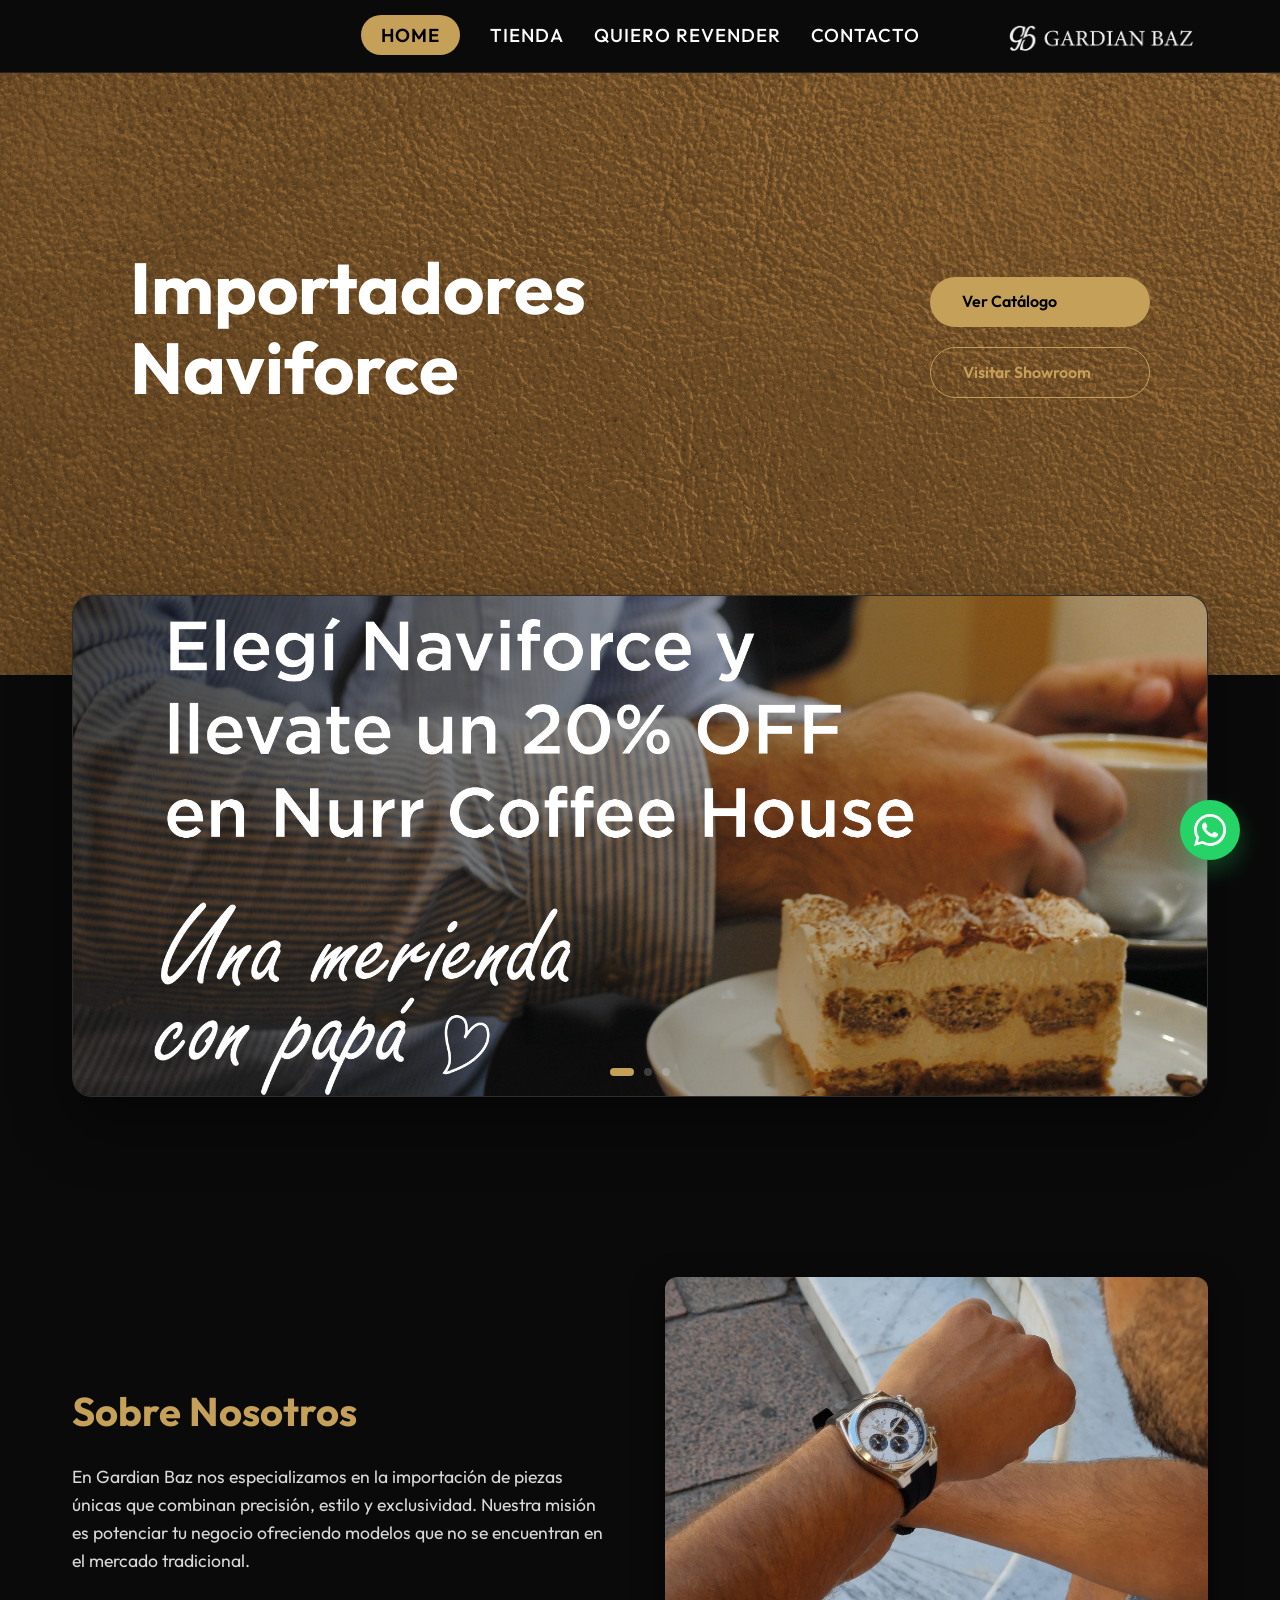
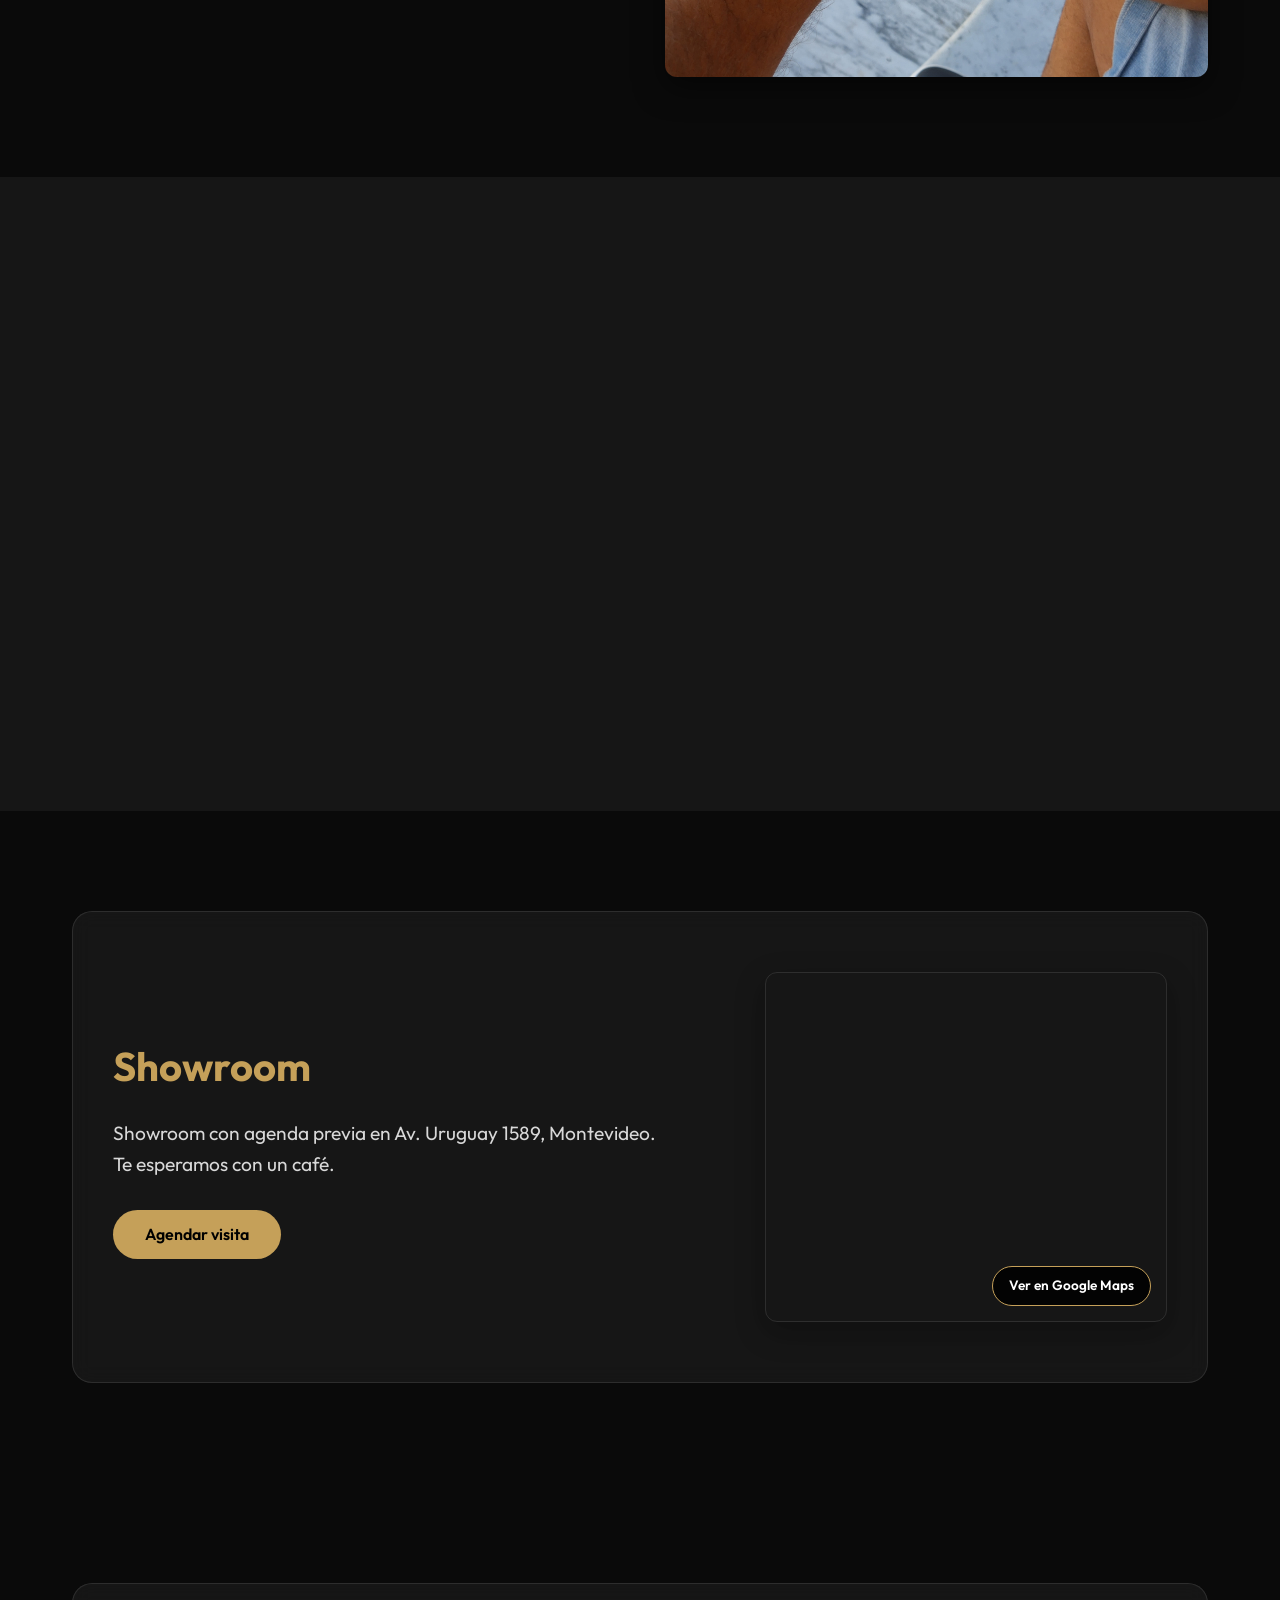
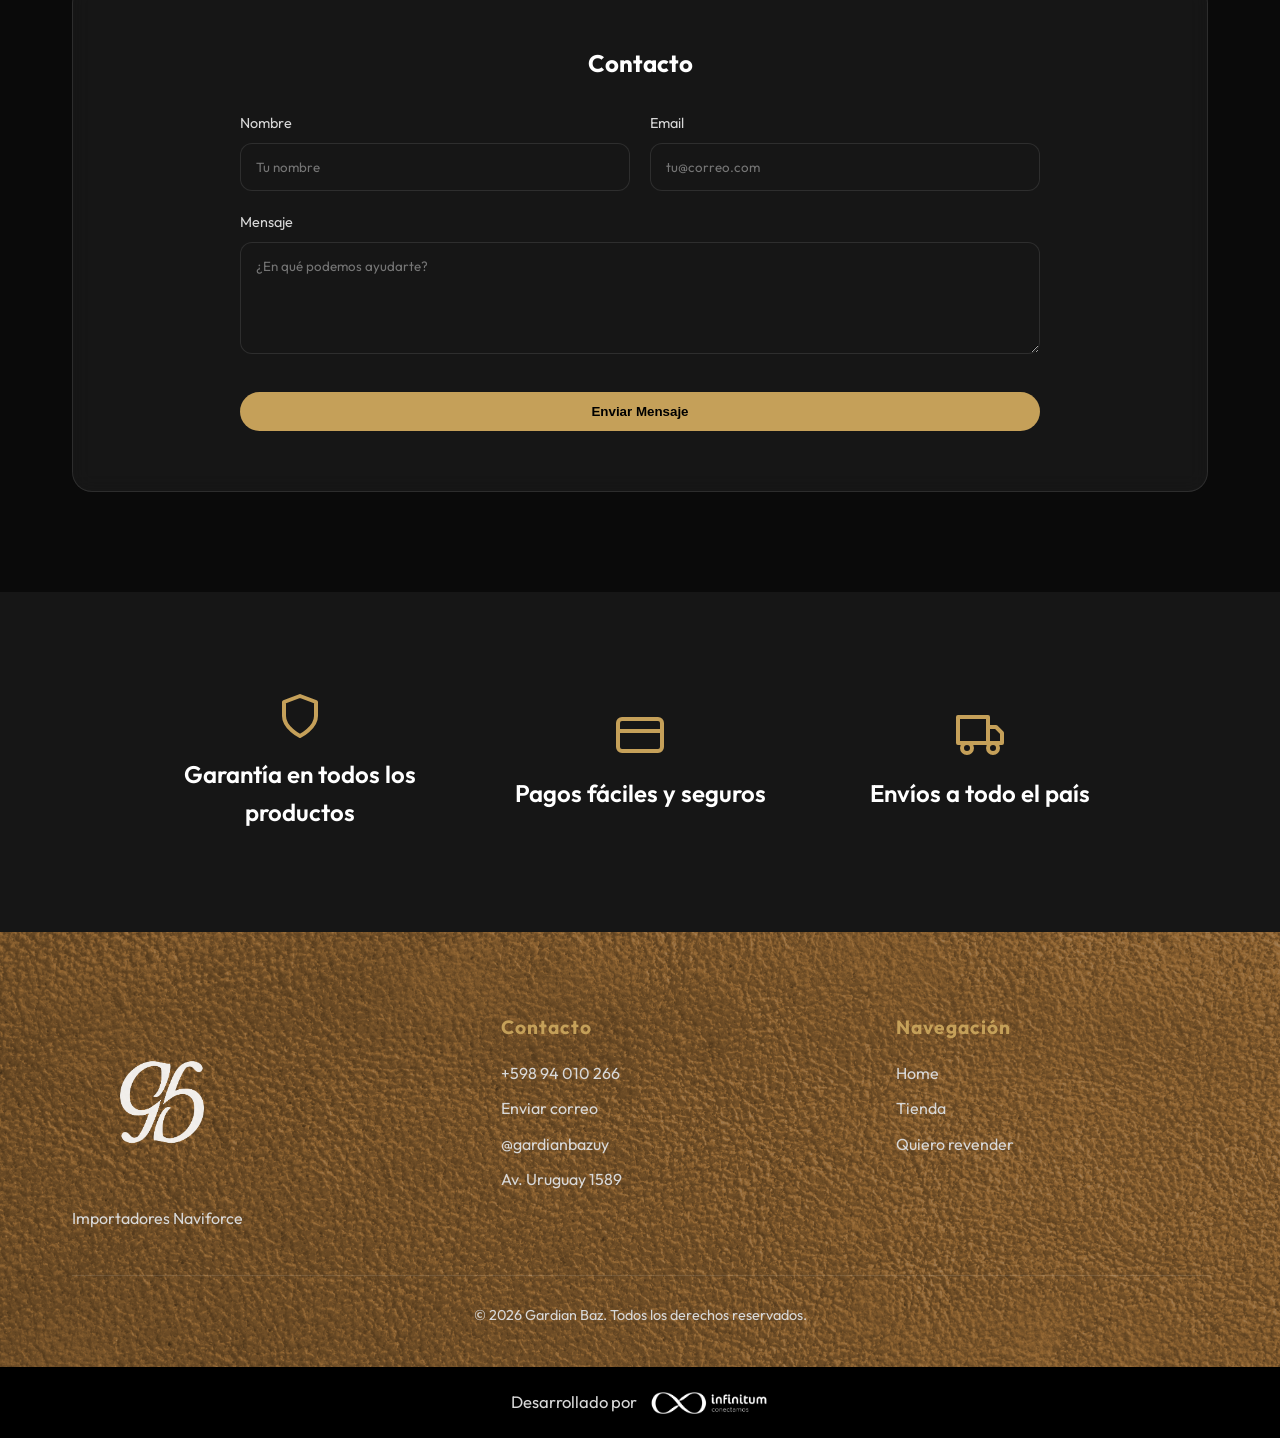
==== commit 53d783bc: "Link a Calendly en botón Agendar Visita" ====
--- a/index.html
+++ b/index.html
@@ -1,4 +1,4 @@
-<!DOCTYPE html>
+﻿<!DOCTYPE html>
 <html lang="es">
 
 <head>
@@ -16,12 +16,12 @@
         <div class="container nav-content">
             <div class="nav-spacer"></div>
             <ul class="nav-links">
-                <li><a href="index.html" class="active">Home</a></li>
-                <li><a href="tienda.html">Tienda</a></li>
-                <li><a href="empresas.html">Quiero revender</a></li>
-                <li><a href="index.html#contacto">Contacto</a></li>
+                <li><a href="/" class="active">Home</a></li>
+                <li><a href="tienda">Tienda</a></li>
+                <li><a href="empresas">Quiero revender</a></li>
+                <li><a href="/#contacto">Contacto</a></li>
             </ul>
-            <a href="index.html" class="logo"><img src="assets/Logo Gardian/Logo nav bar.png" alt="Gardian Baz"
+            <a href="/" class="logo"><img src="assets/Logo Gardian/Logo nav bar.png" alt="Gardian Baz"
                     style="height: 40px; vertical-align: middle;"></a>
             <div class="menu-toggle">
                 <span></span>
@@ -38,7 +38,7 @@
                     <h1 class="reveal">Importadores Naviforce</h1>
                 </div>
                 <div class="hero-btns reveal">
-                    <a href="tienda.html" class="btn btn-primary">Ver Catálogo</a>
+                    <a href="tienda" class="btn btn-primary">Ver Catálogo</a>
                     <a href="#showroom" class="btn btn-outline">Visitar Showroom</a>
                 </div>
             </div>
@@ -108,7 +108,7 @@
             <div class="shop-grid">
                 <!-- 4 featured products -->
                 <div class="product-card reveal" style="cursor: pointer;"
-                    onclick="window.location.href='producto.html?id=10'">
+                    onclick="window.location.href='producto?id=10'">
                     <div class="product-image">
                         <img src="assets/Fotos productos/Naviforce 9208 Ultra/Naviforce 9208 Sport Ultra.png" alt="Naviforce Ultra">
                     </div>
@@ -119,7 +119,7 @@
                     </div>
                 </div>
                 <div class="product-card reveal" style="cursor: pointer;"
-                    onclick="window.location.href='producto.html?id=4'">
+                    onclick="window.location.href='producto?id=4'">
                     <div class="product-image">
                         <img src="assets/Fotos productos/9197/Naviforce 9197 cuero.png" alt="Naviforce Plus">
                     </div>
@@ -130,7 +130,7 @@
                     </div>
                 </div>
                 <div class="product-card reveal" style="cursor: pointer;"
-                    onclick="window.location.href='producto.html?id=25'">
+                    onclick="window.location.href='producto?id=25'">
                     <div class="product-image">
                         <img src="assets/Fotos productos/8051S/reloj_sin_logo.png" alt="Naviforce Silver">
                     </div>
@@ -141,7 +141,7 @@
                     </div>
                 </div>
                 <div class="product-card reveal" style="cursor: pointer;"
-                    onclick="window.location.href='producto.html?id=26'">
+                    onclick="window.location.href='producto?id=26'">
                     <div class="product-image">
                         <img src="assets/Fotos productos/N Beige/Naviforce 8023.png" alt="Naviforce N Beige">
                     </div>
@@ -164,7 +164,7 @@
                         <p style="color: var(--text-secondary); font-size: 1.2rem; margin-bottom: 30px; line-height: 1.6;">
                             Showroom con agenda previa en Av. Uruguay 1589, Montevideo.<br>Te esperamos con un café.
                         </p>
-                        <a href="https://www.gardianbaz.com" target="_blank" rel="noopener noreferrer" class="btn btn-primary">Agendar visita</a>
+                        <a href="https://calendly.com/gardianbaz/30min" target="_blank" rel="noopener noreferrer" class="btn btn-primary">Agendar visita</a>
                     </div>
                     <div class="map-container">
                         <iframe 
@@ -247,9 +247,9 @@
                 </div>
                 <div class="footer-info">
                     <h4>Navegación</h4>
-                    <a href="index.html">Home</a>
-                    <a href="tienda.html">Tienda</a>
-                    <a href="empresas.html">Quiero revender</a>
+                    <a href="/">Home</a>
+                    <a href="tienda">Tienda</a>
+                    <a href="empresas">Quiero revender</a>
                 </div>
             </div>
             <div class="footer-bottom">
--- a/style.css
+++ b/style.css
@@ -803,28 +803,28 @@
 
 /* Banners Quiero revender */
 .empresas-slide-1 {
-    background-image: url('assets/Banners%20web/EmpresasBanner1Desktop.png') !important;
+    background-image: url('assets/Banners%20web/Banners_revendedores/Banner_desktop1.png') !important;
 }
 
 .empresas-slide-2 {
-    background-image: url('assets/Banners%20web/EmpresasBanner2Desktop.png') !important;
+    background-image: url('assets/Banners%20web/Banners_revendedores/Banner_desktop2.png') !important;
 }
 
 .empresas-slide-3 {
-    background-image: url('assets/Banners%20web/EmpresasBanner3Desktop.png') !important;
+    background-image: url('assets/Banners%20web/Banners_revendedores/Banner_desktop3.png') !important;
 }
 
 @media (max-width: 768px) {
     .empresas-slide-1 {
-        background-image: url('assets/Banners%20web/EmpresasBanner1mobile.png') !important;
+        background-image: url('assets/Banners%20web/Banners_revendedores/Banner_mobile1.png') !important;
     }
     
     .empresas-slide-2 {
-        background-image: url('assets/Banners%20web/EmpresasBanner2mobile.png') !important;
+        background-image: url('assets/Banners%20web/Banners_revendedores/Banner_mobile2.png') !important;
     }
 
     .empresas-slide-3 {
-        background-image: url('assets/Banners%20web/EmpresasBanner3mobile.png') !important;
+        background-image: url('assets/Banners%20web/Banners_revendedores/Banner_mobile3.png') !important;
     }
 }
 
@@ -837,12 +837,12 @@
 
 .features-banner {
     display: flex;
-    justify-content: space-around;
+    justify-content: center;
     align-items: center;
     width: 100%;
     max-width: 1200px;
     flex-wrap: wrap;
-    gap: 30px;
+    gap: 40px;
     padding: 20px;
     z-index: 2; /* To appear above the ::before overlay */
 }
@@ -853,7 +853,7 @@
     align-items: center;
     text-align: center;
     gap: 15px;
-    flex: 1;
+    flex: 0 1 300px;
     min-width: 250px;
 }
 
@@ -865,6 +865,25 @@
     color: var(--text-primary);
     font-size: 1.5rem;
     font-weight: 600;
+}
+
+@media (max-width: 768px) {
+    .news-slide.banner-slide-3 {
+        height: auto;
+        min-height: 450px;
+        padding: 40px 20px;
+    }
+    .features-banner {
+        gap: 30px;
+        padding: 10px;
+    }
+    .feature-item {
+        min-width: 220px;
+        flex: 0 1 280px;
+    }
+    .feature-item h3 {
+        font-size: 1.25rem;
+    }
 }
 
 /* Showroom & Contact Layout Customizations */
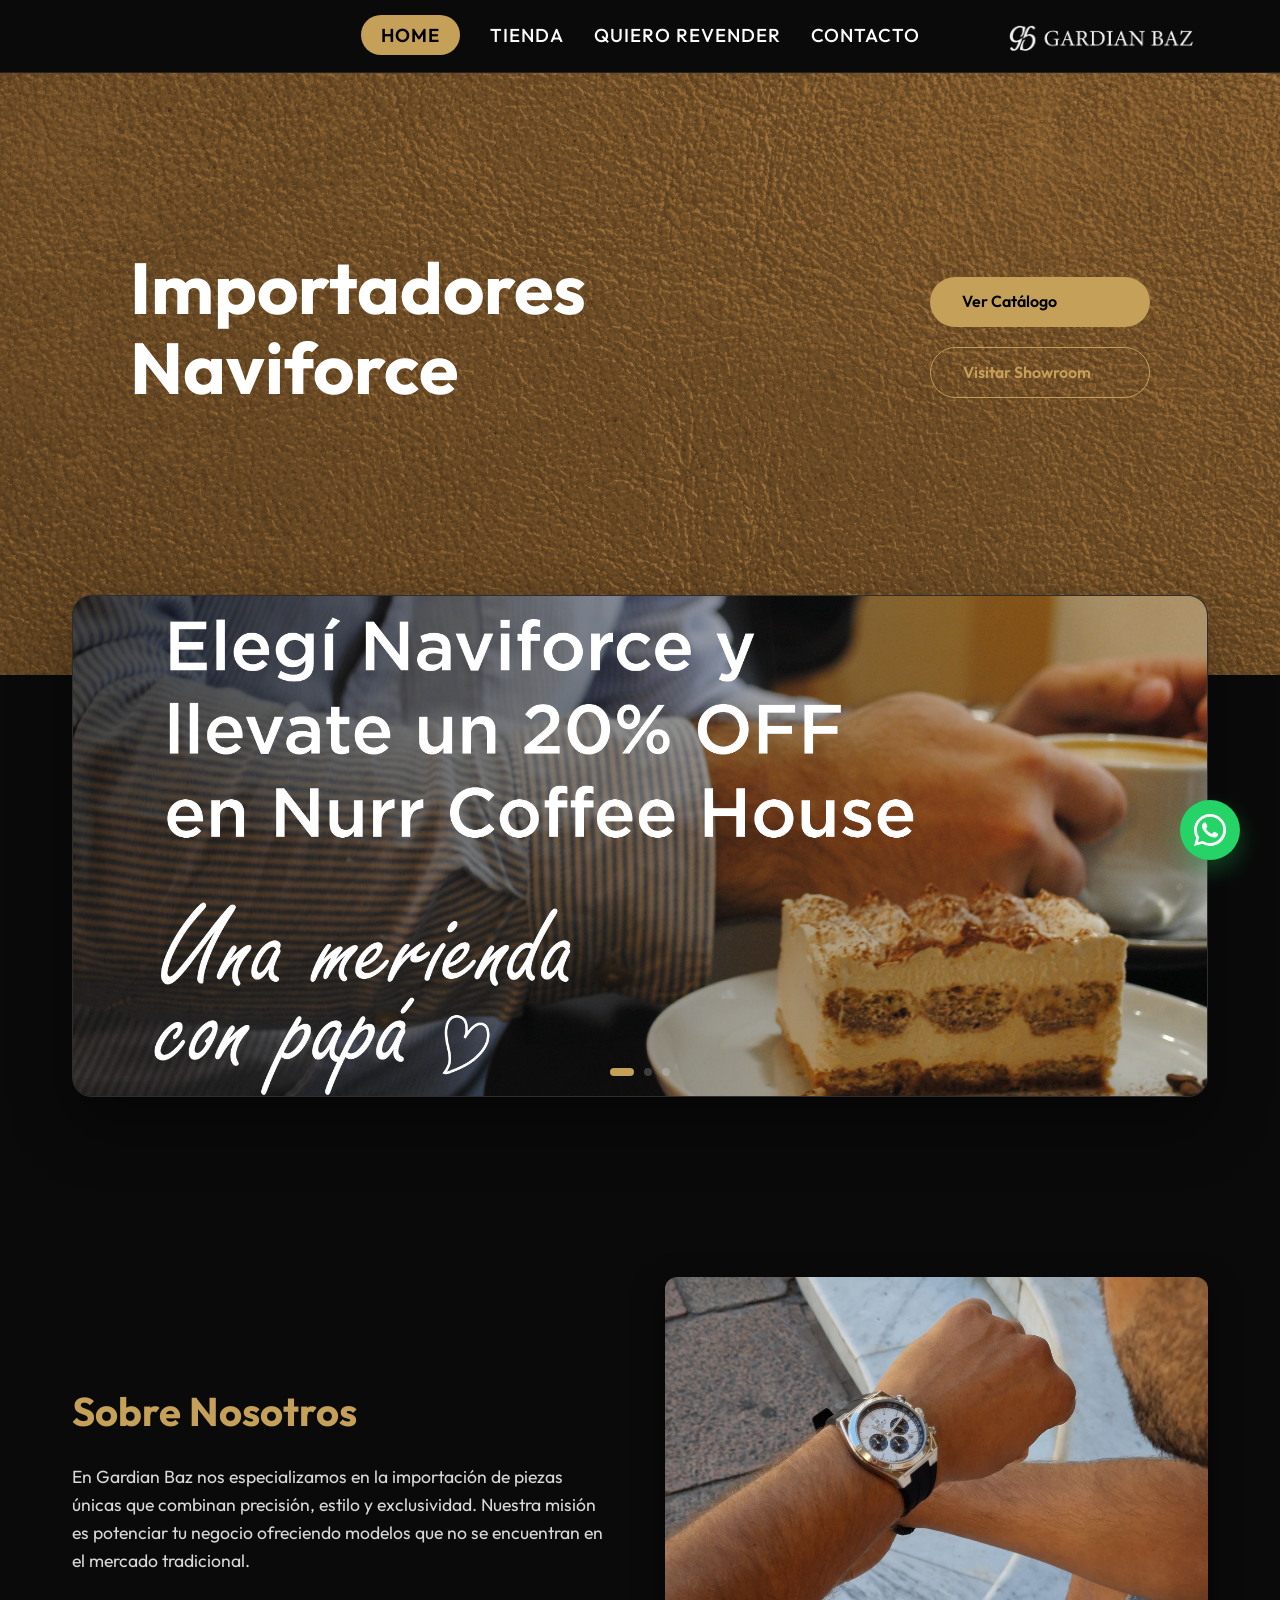
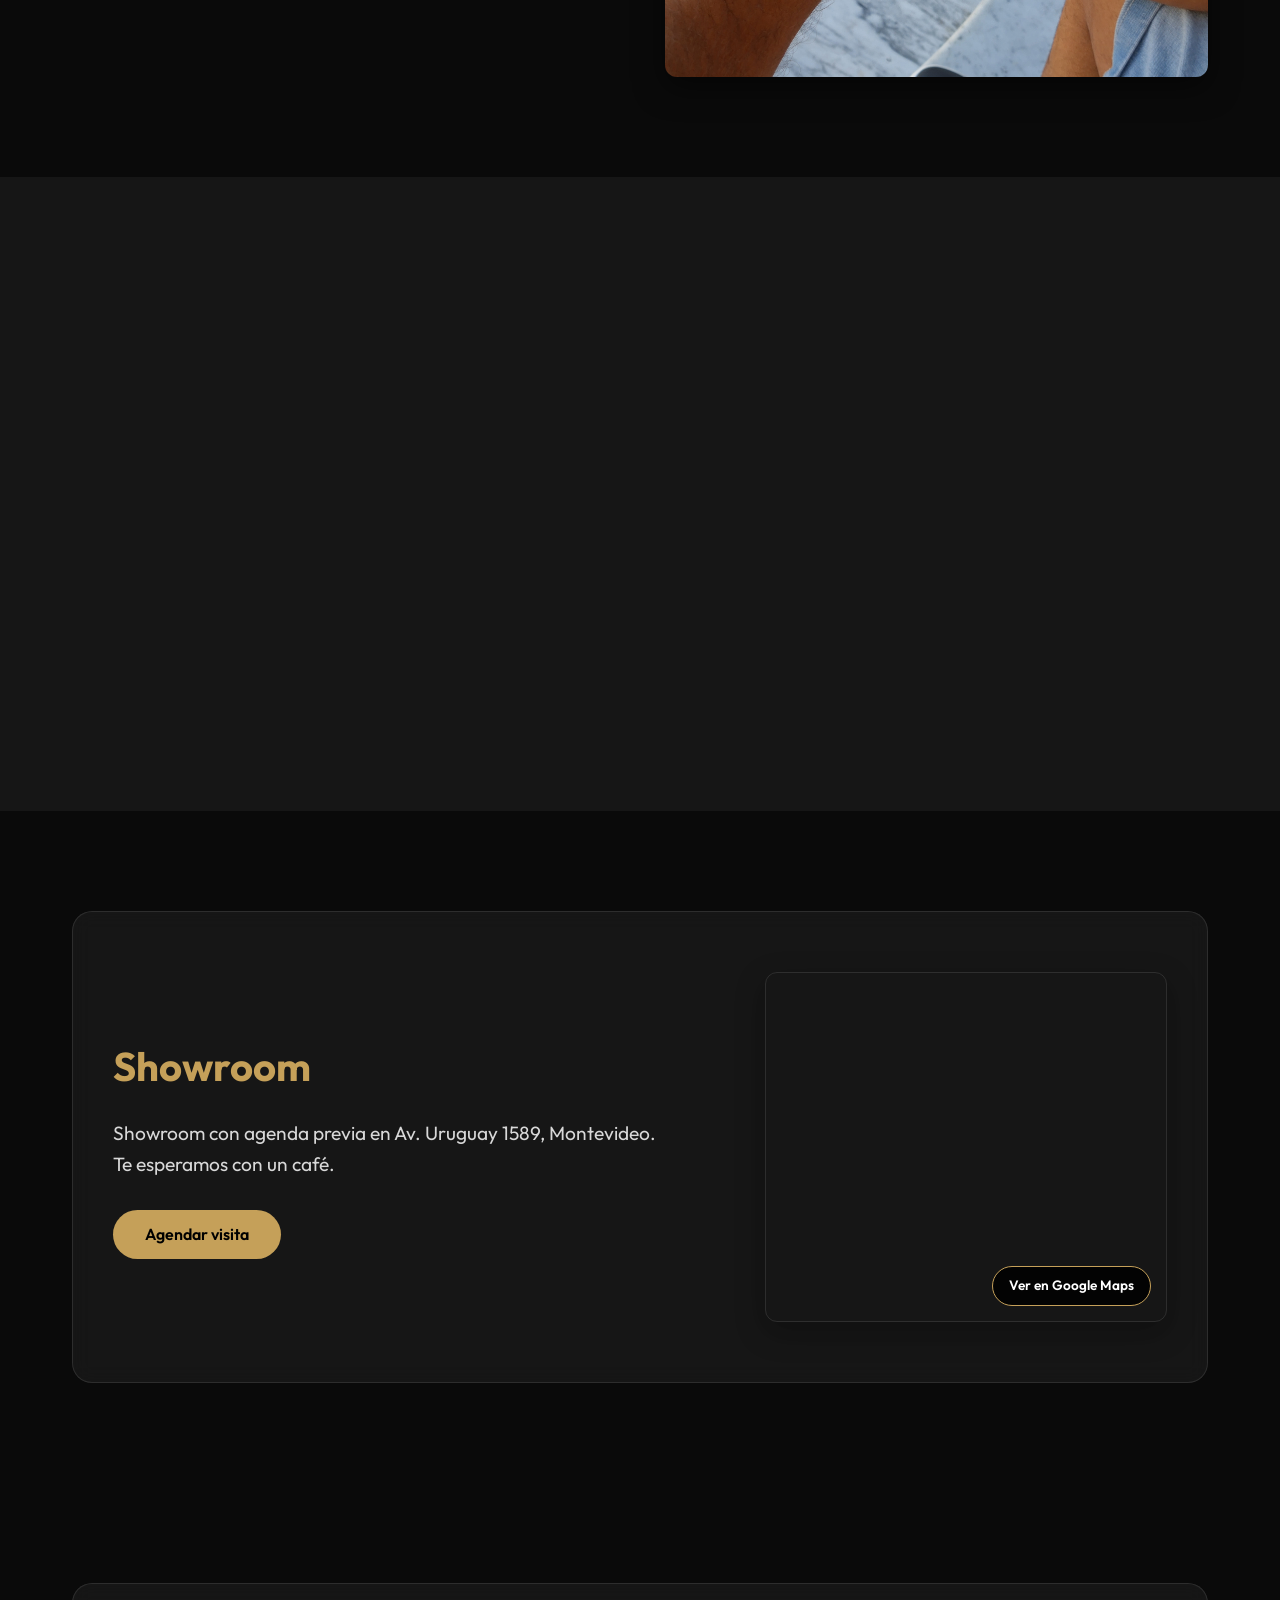
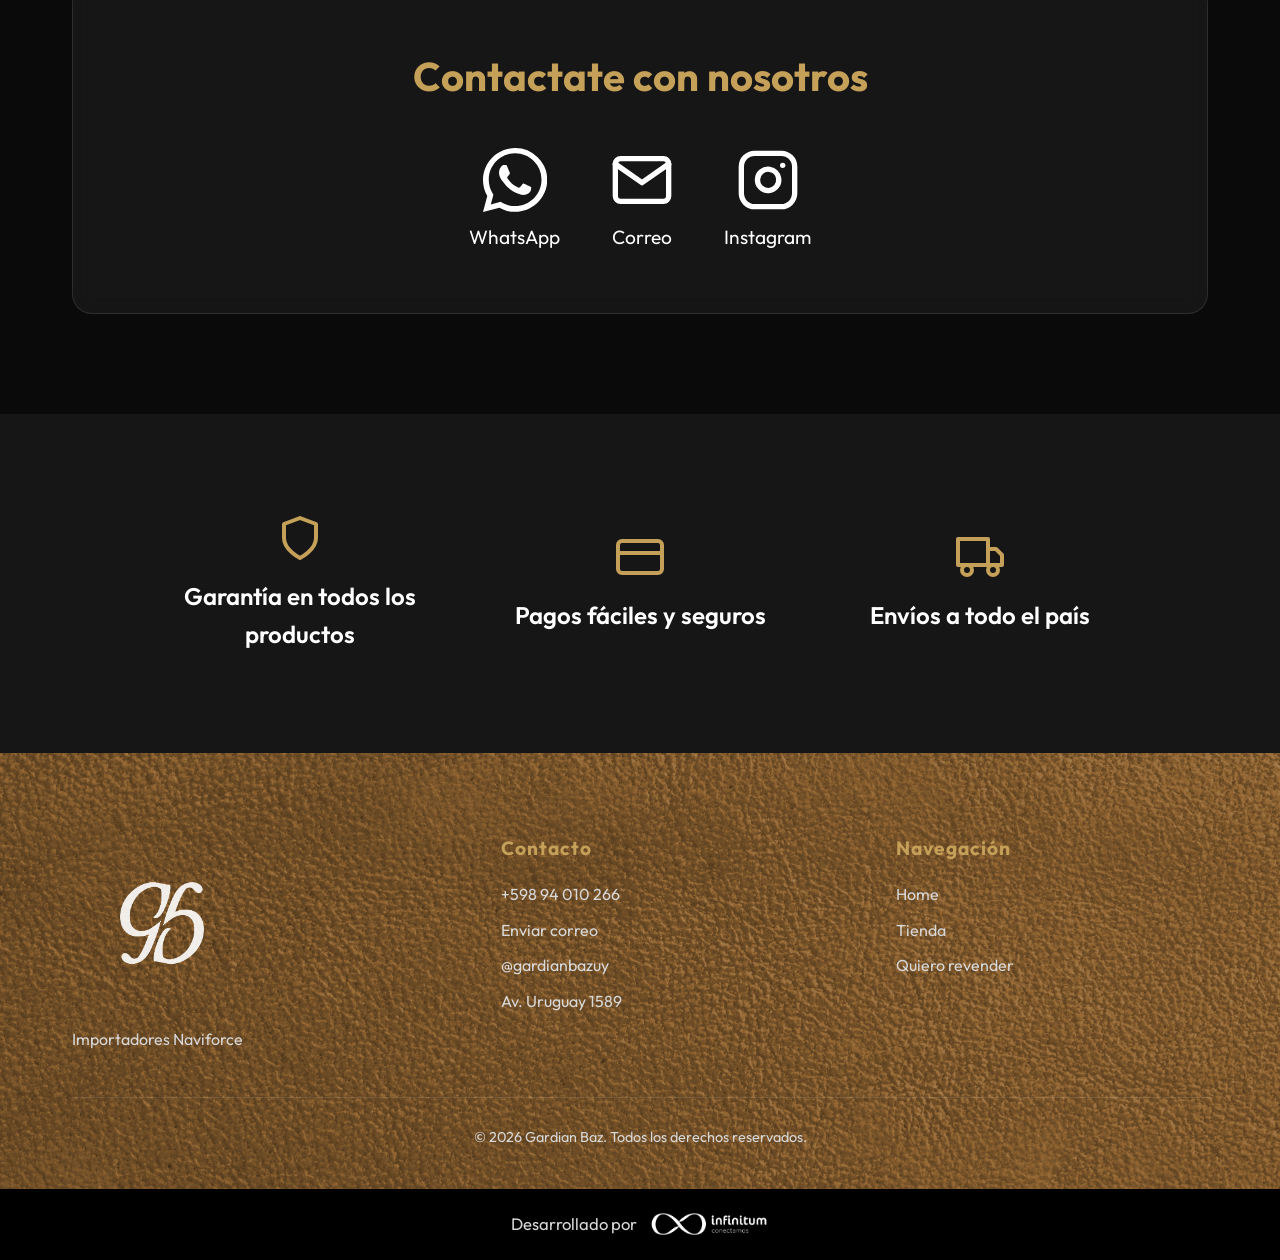
==== commit fd2da34b: "recuadro de contacto nuevo en Home" ====
--- a/index.html
+++ b/index.html
@@ -1,4 +1,4 @@
-﻿<!DOCTYPE html>
+<!DOCTYPE html>
 <html lang="es">
 
 <head>
@@ -188,25 +188,31 @@
     <section id="contacto" class="section-padding">
         <div class="container">
             <div class="glass-card section-padding" style="padding: 60px 40px;">
-                <div style="max-width: 800px; margin: 0 auto;">
-                    <h2 style="text-align: center; margin-bottom: 30px;">Contacto</h2>
-                    <form id="home-contact">
-                        <div style="display: grid; grid-template-columns: 1fr 1fr; gap: 20px; margin-bottom: 20px;">
-                            <div class="form-group" style="margin-bottom: 0;">
-                                <label for="name">Nombre</label>
-                                <input type="text" id="name" placeholder="Tu nombre" required>
-                            </div>
-                            <div class="form-group" style="margin-bottom: 0;">
-                                <label for="email">Email</label>
-                                <input type="email" id="email" placeholder="tu@correo.com" required>
-                            </div>
-                        </div>
-                        <div class="form-group">
-                            <label for="message">Mensaje</label>
-                            <textarea id="message" rows="5" placeholder="¿En qué podemos ayudarte?"></textarea>
-                        </div>
-                        <button type="submit" class="btn btn-primary" style="width: 100%; margin-top: 10px;">Enviar Mensaje</button>
-                    </form>
+                <div style="max-width: 800px; margin: 0 auto; text-align: center;">
+                    <h2 style="font-size: 2.5rem; margin-bottom: 40px; color: var(--accent-color);">Contactate con nosotros</h2>
+                    <div style="display: flex; justify-content: center; gap: 50px;">
+                        <a href="https://wa.me/message/KRH65KV4KNABA1" target="_blank" rel="noopener noreferrer" style="color: var(--text-color); transition: color 0.3s; display: flex; flex-direction: column; align-items: center; text-decoration: none;" onmouseover="this.style.color='var(--accent-color)'" onmouseout="this.style.color='var(--text-color)'">
+                            <svg viewBox="0 0 24 24" width="64" height="64" fill="currentColor" style="margin-bottom: 10px;">
+                                <path d="M17.472 14.382c-.297-.149-1.758-.867-2.03-.967-.273-.099-.471-.148-.67.15-.197.297-.767.966-.94 1.164-.173.199-.347.223-.644.075-.297-.15-1.255-.463-2.39-1.475-.883-.788-1.48-1.761-1.653-2.059-.173-.297-.018-.458.13-.606.134-.133.298-.347.446-.52.149-.174.198-.298.298-.497.099-.198.05-.371-.025-.52-.075-.149-.669-1.612-.916-2.207-.242-.579-.487-.5-.669-.51-.173-.008-.371-.01-.57-.01-.198 0-.52.074-.792.372-.272.297-1.04 1.016-1.04 2.479 0 1.462 1.065 2.875 1.213 3.074.149.198 2.096 3.2 5.077 4.487.709.306 1.262.489 1.694.625.712.227 1.36.195 1.871.118.571-.085 1.758-.719 2.006-1.413.248-.694.248-1.289.173-1.413-.074-.124-.272-.198-.57-.347m-5.421 7.403h-.004a9.87 9.87 0 01-5.031-1.378l-.361-.214-3.741.982.998-3.648-.235-.374a9.86 9.86 0 01-1.51-5.26c.001-5.45 4.436-9.884 9.888-9.884 2.64 0 5.122 1.03 6.988 2.898a9.825 9.825 0 012.893 6.994c-.003 5.45-4.437 9.884-9.885 9.884m8.413-18.297A11.815 11.815 0 0012.05 0C5.414 0 .004 5.412.001 12.049a11.815 11.815 0 001.602 5.97L0 24l6.162-1.617a11.803 11.803 0 005.883 1.565h.004c6.637 0 12.046-5.412 12.049-12.05A11.825 11.825 0 0020.464 3.488z" />
+                            </svg>
+                            <span style="font-size: 1.2rem;">WhatsApp</span>
+                        </a>
+                        <a href="mailto:gardianbaz@gmail.com" style="color: var(--text-color); transition: color 0.3s; display: flex; flex-direction: column; align-items: center; text-decoration: none;" onmouseover="this.style.color='var(--accent-color)'" onmouseout="this.style.color='var(--text-color)'">
+                            <svg viewBox="0 0 24 24" width="64" height="64" stroke="currentColor" stroke-width="2" fill="none" stroke-linecap="round" stroke-linejoin="round" style="margin-bottom: 10px;">
+                                <path d="M4 4h16c1.1 0 2 .9 2 2v12c0 1.1-.9 2-2 2H4c-1.1 0-2-.9-2-2V6c0-1.1.9-2 2-2z"></path>
+                                <polyline points="22,6 12,13 2,6"></polyline>
+                            </svg>
+                            <span style="font-size: 1.2rem;">Correo</span>
+                        </a>
+                        <a href="https://www.instagram.com/gardianbazuy/" target="_blank" rel="noopener noreferrer" style="color: var(--text-color); transition: color 0.3s; display: flex; flex-direction: column; align-items: center; text-decoration: none;" onmouseover="this.style.color='var(--accent-color)'" onmouseout="this.style.color='var(--text-color)'">
+                            <svg viewBox="0 0 24 24" width="64" height="64" stroke="currentColor" stroke-width="2" fill="none" stroke-linecap="round" stroke-linejoin="round" style="margin-bottom: 10px;">
+                                <rect x="2" y="2" width="20" height="20" rx="5" ry="5"></rect>
+                                <path d="M16 11.37A4 4 0 1 1 12.63 8 4 4 0 0 1 16 11.37z"></path>
+                                <line x1="17.5" y1="6.5" x2="17.51" y2="6.5"></line>
+                            </svg>
+                            <span style="font-size: 1.2rem;">Instagram</span>
+                        </a>
+                    </div>
                 </div>
             </div>
         </div>
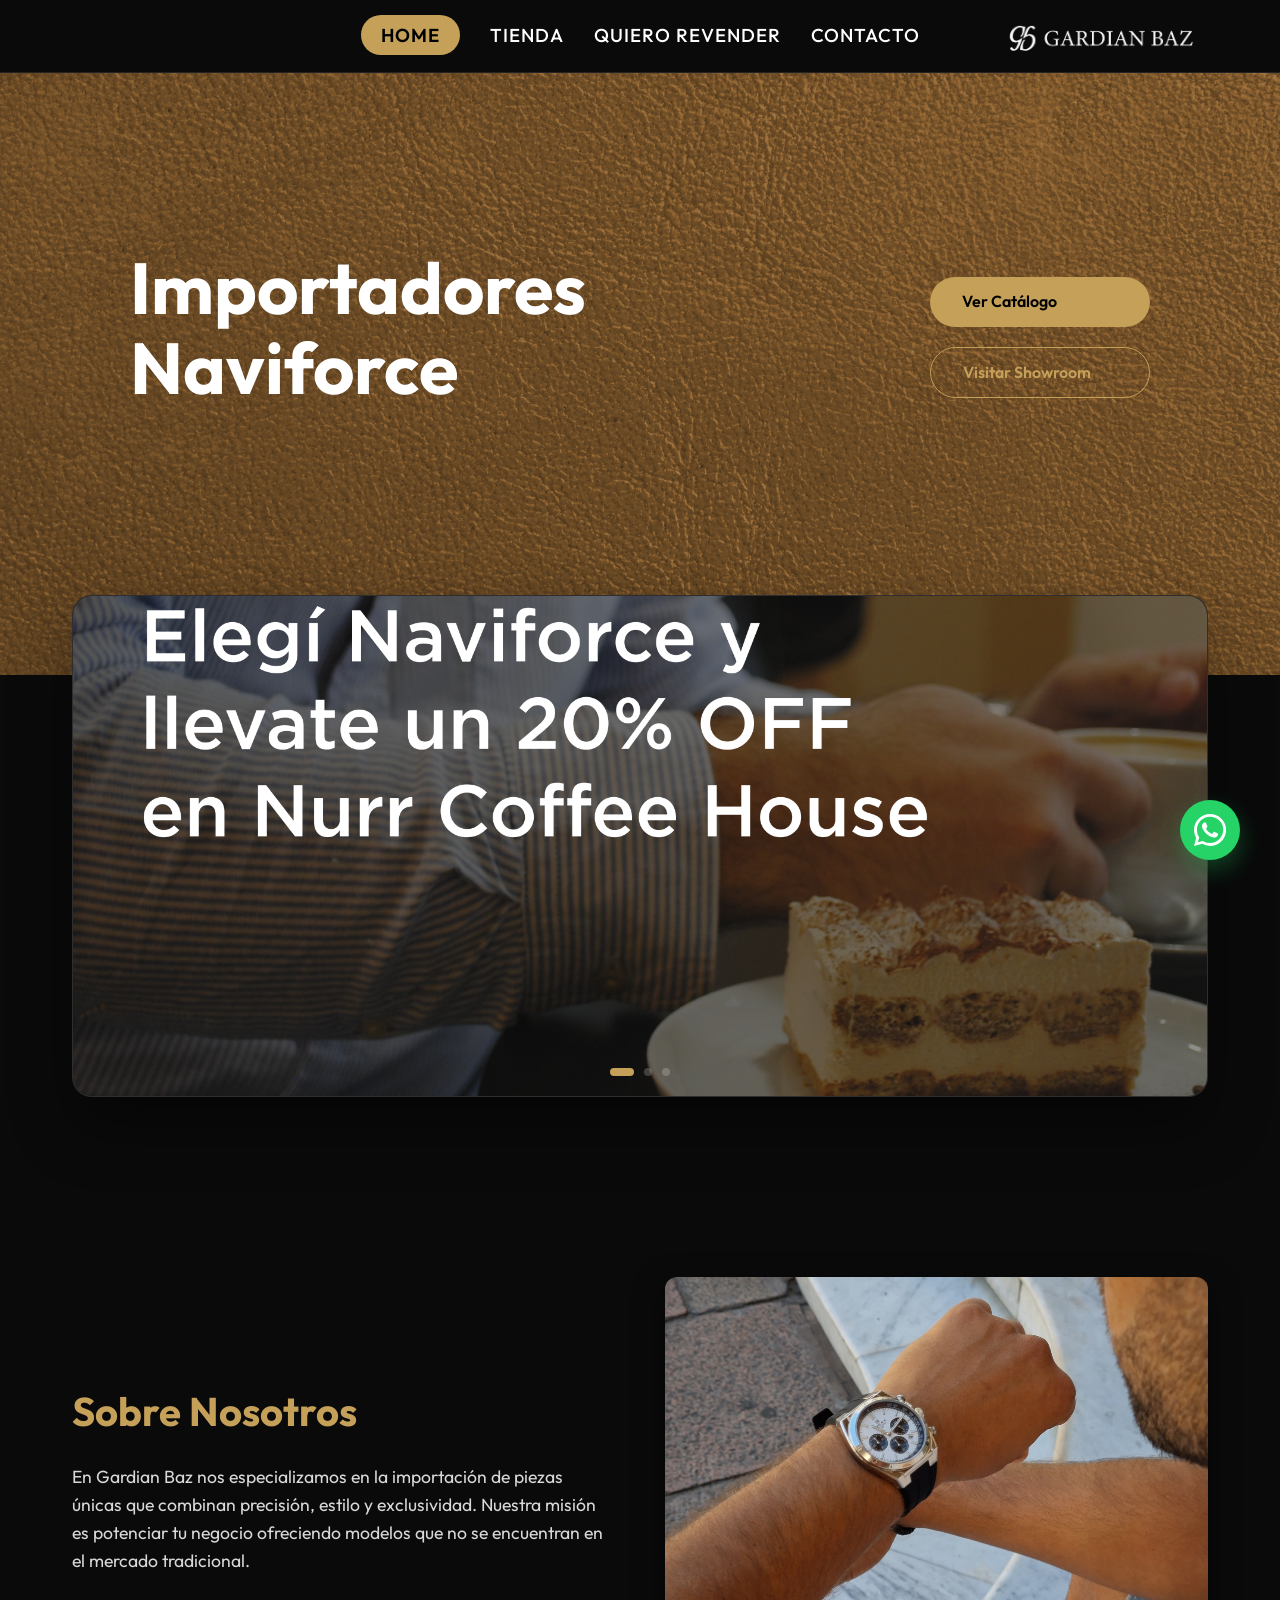
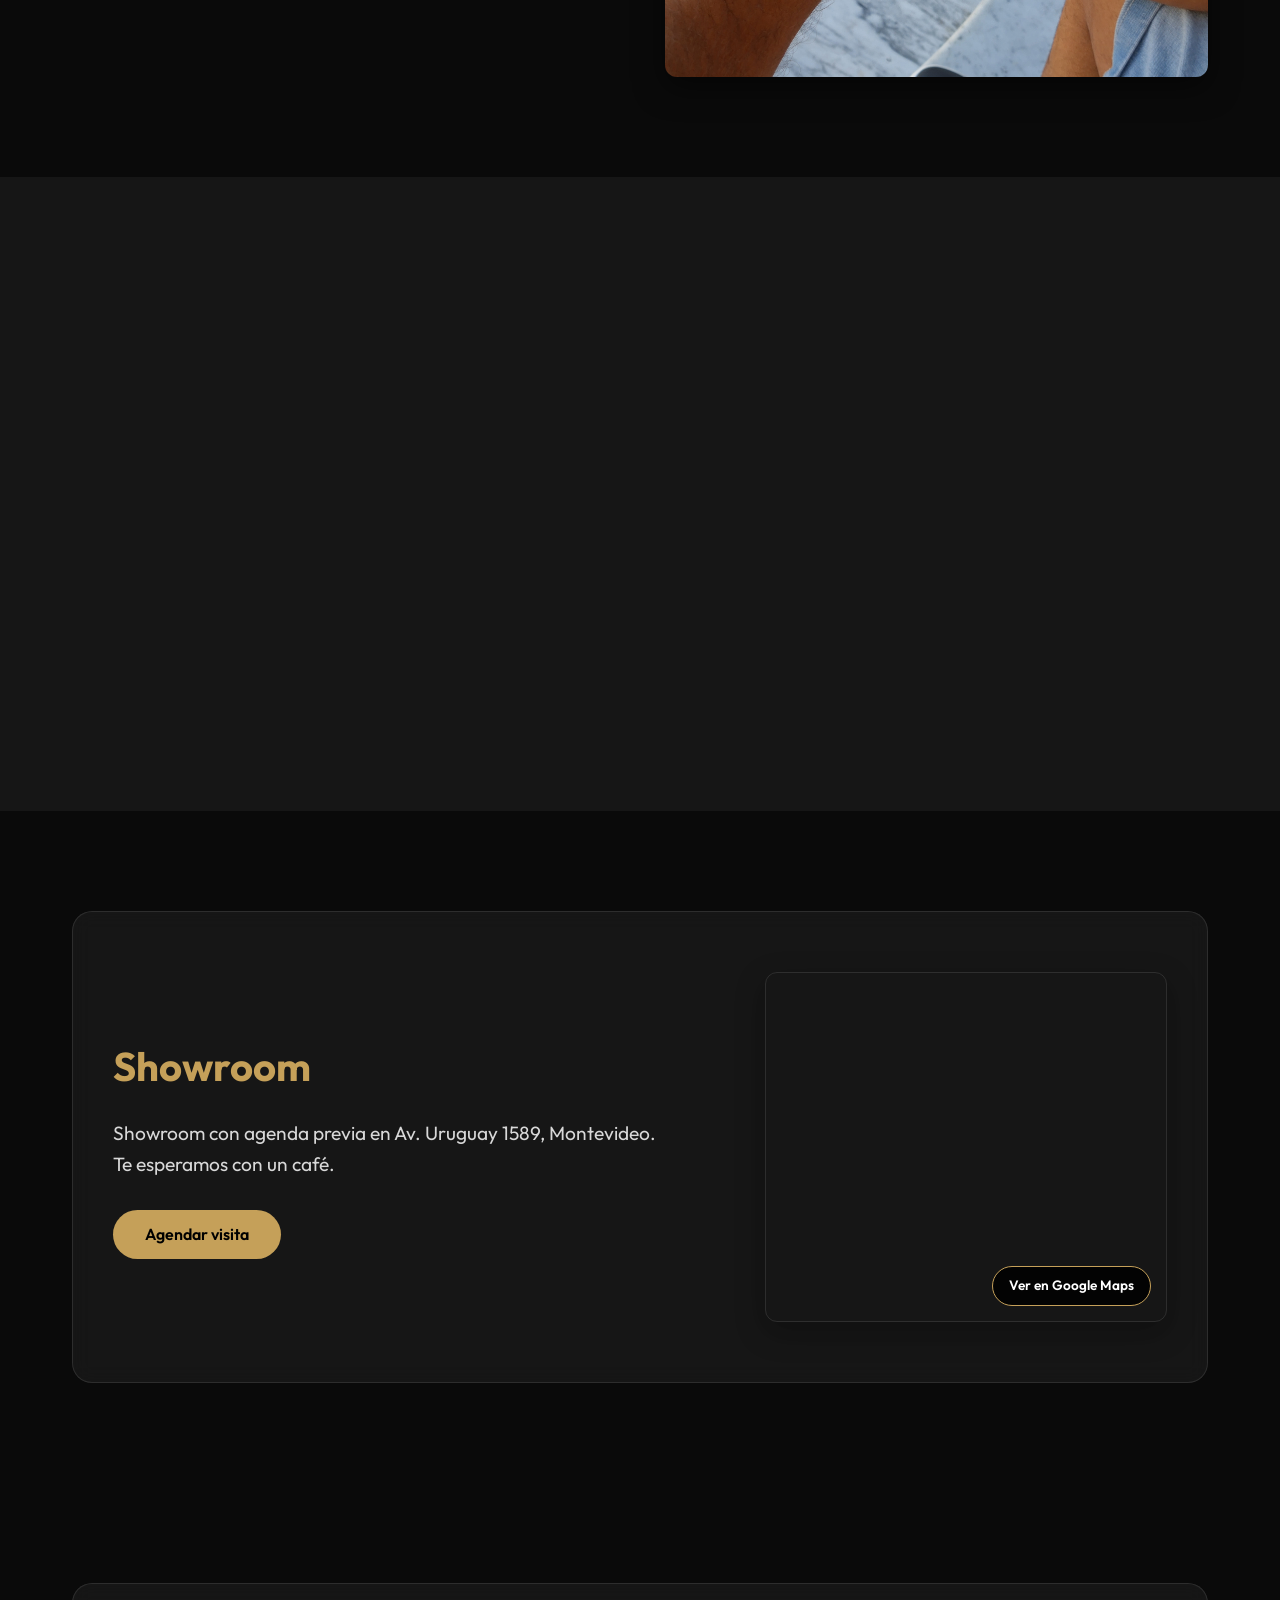
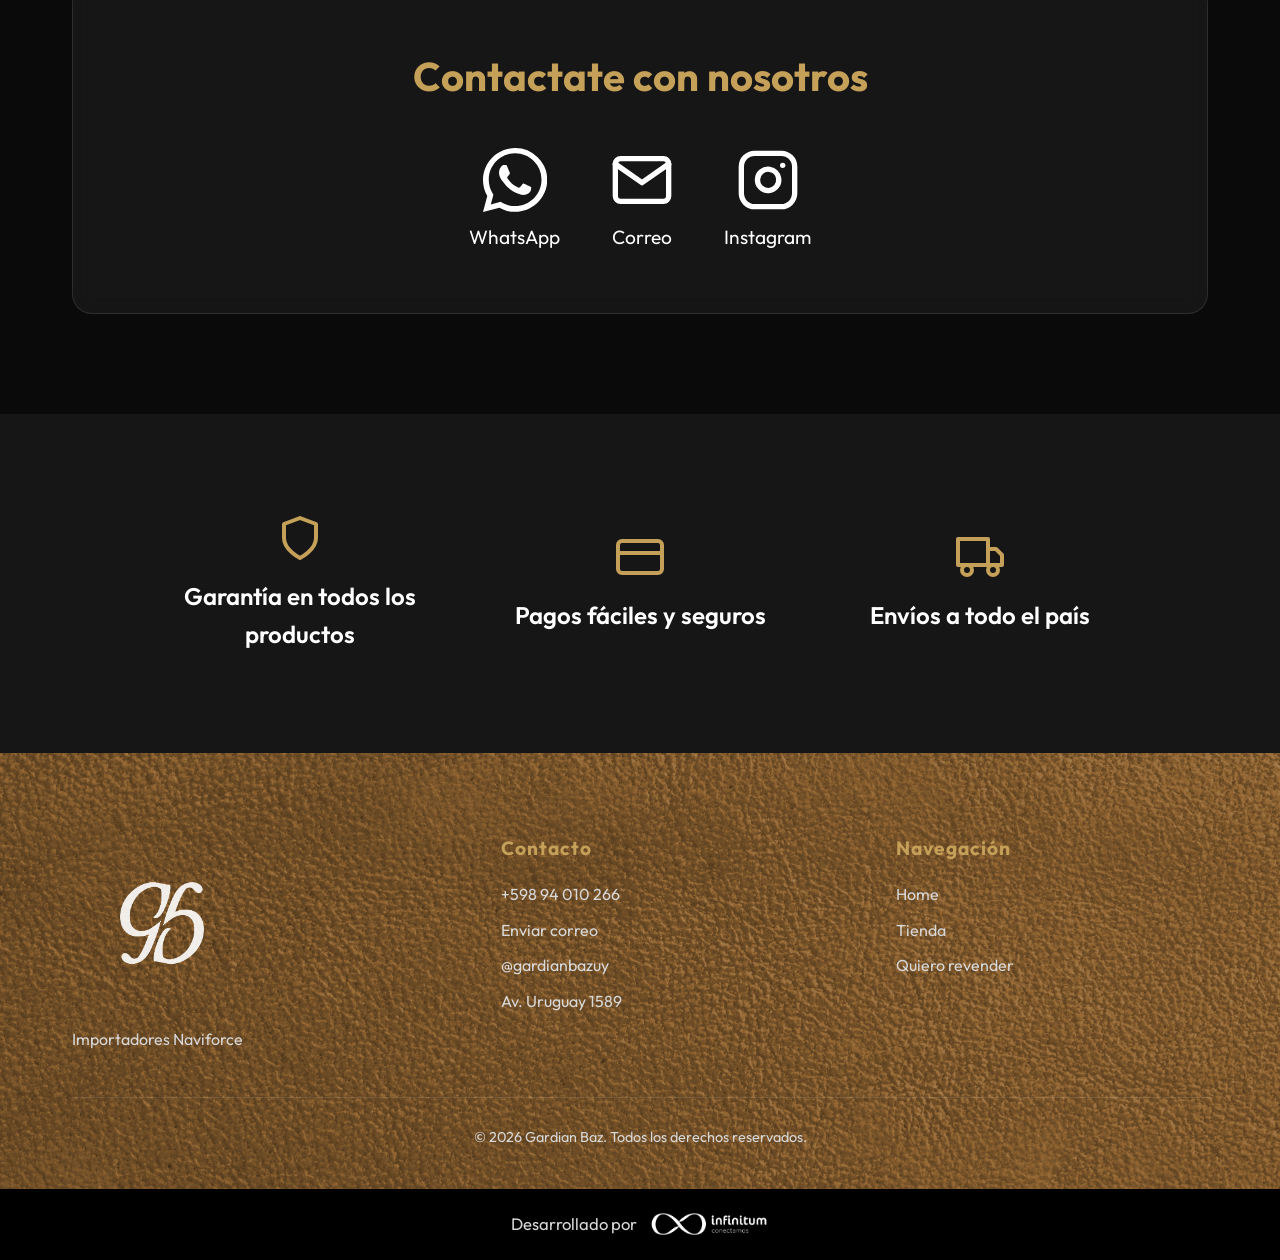
==== commit 386978c7: "corregido escala iconos contacto" ====
--- a/index.html
+++ b/index.html
@@ -9,6 +9,7 @@
         content="Gardian Baz - Importador mayorista de relojes. Vendé más y mejor con relojes diferentes.">
     <link rel="icon" type="image/png" href="assets/Logo Gardian/logo Favicon.png">
     <link rel="stylesheet" href="style.css">
+    <script defer src="/_vercel/insights/script.js"></script>
 </head>
 
 <body>
@@ -187,30 +188,30 @@
 
     <section id="contacto" class="section-padding">
         <div class="container">
-            <div class="glass-card section-padding" style="padding: 60px 40px;">
-                <div style="max-width: 800px; margin: 0 auto; text-align: center;">
-                    <h2 style="font-size: 2.5rem; margin-bottom: 40px; color: var(--accent-color);">Contactate con nosotros</h2>
-                    <div style="display: flex; justify-content: center; gap: 50px;">
-                        <a href="https://wa.me/message/KRH65KV4KNABA1" target="_blank" rel="noopener noreferrer" style="color: var(--text-color); transition: color 0.3s; display: flex; flex-direction: column; align-items: center; text-decoration: none;" onmouseover="this.style.color='var(--accent-color)'" onmouseout="this.style.color='var(--text-color)'">
-                            <svg viewBox="0 0 24 24" width="64" height="64" fill="currentColor" style="margin-bottom: 10px;">
+            <div class="glass-card contact-card">
+                <div class="contact-container">
+                    <h2 class="contact-title">Contactate con nosotros</h2>
+                    <div class="contact-links">
+                        <a href="https://wa.me/message/KRH65KV4KNABA1" target="_blank" rel="noopener noreferrer" class="contact-link">
+                            <svg class="contact-icon" viewBox="0 0 24 24" fill="currentColor">
                                 <path d="M17.472 14.382c-.297-.149-1.758-.867-2.03-.967-.273-.099-.471-.148-.67.15-.197.297-.767.966-.94 1.164-.173.199-.347.223-.644.075-.297-.15-1.255-.463-2.39-1.475-.883-.788-1.48-1.761-1.653-2.059-.173-.297-.018-.458.13-.606.134-.133.298-.347.446-.52.149-.174.198-.298.298-.497.099-.198.05-.371-.025-.52-.075-.149-.669-1.612-.916-2.207-.242-.579-.487-.5-.669-.51-.173-.008-.371-.01-.57-.01-.198 0-.52.074-.792.372-.272.297-1.04 1.016-1.04 2.479 0 1.462 1.065 2.875 1.213 3.074.149.198 2.096 3.2 5.077 4.487.709.306 1.262.489 1.694.625.712.227 1.36.195 1.871.118.571-.085 1.758-.719 2.006-1.413.248-.694.248-1.289.173-1.413-.074-.124-.272-.198-.57-.347m-5.421 7.403h-.004a9.87 9.87 0 01-5.031-1.378l-.361-.214-3.741.982.998-3.648-.235-.374a9.86 9.86 0 01-1.51-5.26c.001-5.45 4.436-9.884 9.888-9.884 2.64 0 5.122 1.03 6.988 2.898a9.825 9.825 0 012.893 6.994c-.003 5.45-4.437 9.884-9.885 9.884m8.413-18.297A11.815 11.815 0 0012.05 0C5.414 0 .004 5.412.001 12.049a11.815 11.815 0 001.602 5.97L0 24l6.162-1.617a11.803 11.803 0 005.883 1.565h.004c6.637 0 12.046-5.412 12.049-12.05A11.825 11.825 0 0020.464 3.488z" />
                             </svg>
-                            <span style="font-size: 1.2rem;">WhatsApp</span>
-                        </a>
-                        <a href="mailto:gardianbaz@gmail.com" style="color: var(--text-color); transition: color 0.3s; display: flex; flex-direction: column; align-items: center; text-decoration: none;" onmouseover="this.style.color='var(--accent-color)'" onmouseout="this.style.color='var(--text-color)'">
-                            <svg viewBox="0 0 24 24" width="64" height="64" stroke="currentColor" stroke-width="2" fill="none" stroke-linecap="round" stroke-linejoin="round" style="margin-bottom: 10px;">
+                            <span class="contact-label">WhatsApp</span>
+                        </a>
+                        <a href="mailto:gardianbaz@gmail.com" class="contact-link">
+                            <svg class="contact-icon" viewBox="0 0 24 24" stroke="currentColor" stroke-width="2" fill="none" stroke-linecap="round" stroke-linejoin="round">
                                 <path d="M4 4h16c1.1 0 2 .9 2 2v12c0 1.1-.9 2-2 2H4c-1.1 0-2-.9-2-2V6c0-1.1.9-2 2-2z"></path>
                                 <polyline points="22,6 12,13 2,6"></polyline>
                             </svg>
-                            <span style="font-size: 1.2rem;">Correo</span>
-                        </a>
-                        <a href="https://www.instagram.com/gardianbazuy/" target="_blank" rel="noopener noreferrer" style="color: var(--text-color); transition: color 0.3s; display: flex; flex-direction: column; align-items: center; text-decoration: none;" onmouseover="this.style.color='var(--accent-color)'" onmouseout="this.style.color='var(--text-color)'">
-                            <svg viewBox="0 0 24 24" width="64" height="64" stroke="currentColor" stroke-width="2" fill="none" stroke-linecap="round" stroke-linejoin="round" style="margin-bottom: 10px;">
+                            <span class="contact-label">Correo</span>
+                        </a>
+                        <a href="https://www.instagram.com/gardianbazuy/" target="_blank" rel="noopener noreferrer" class="contact-link">
+                            <svg class="contact-icon" viewBox="0 0 24 24" stroke="currentColor" stroke-width="2" fill="none" stroke-linecap="round" stroke-linejoin="round">
                                 <rect x="2" y="2" width="20" height="20" rx="5" ry="5"></rect>
                                 <path d="M16 11.37A4 4 0 1 1 12.63 8 4 4 0 0 1 16 11.37z"></path>
                                 <line x1="17.5" y1="6.5" x2="17.51" y2="6.5"></line>
                             </svg>
-                            <span style="font-size: 1.2rem;">Instagram</span>
+                            <span class="contact-label">Instagram</span>
                         </a>
                     </div>
                 </div>
--- a/style.css
+++ b/style.css
@@ -675,9 +675,11 @@
         grid-template-columns: repeat(2, minmax(0, 1fr));
         gap: 15px;
     }
+
     .product-card {
         padding: 12px;
     }
+
     .product-info h3 {
         font-size: 0.85rem;
     }
@@ -784,7 +786,10 @@
 
 /* Banners Home & Modelos */
 .banner-slide-1 {
-    background-image: url('assets/Banners%20web/Banner1Desktop.png') !important;
+    background-image: url('assets/Banners%20web/Banner_web_agosto_desktop.png?v=3') !important;
+    background-size: 105% !important;
+    background-repeat: no-repeat !important;
+    background-position: center !important;
 }
 
 .banner-slide-2 {
@@ -793,9 +798,12 @@
 
 @media (max-width: 768px) {
     .banner-slide-1 {
-        background-image: url('assets/Banners%20web/Banner1mobile.png') !important;
-    }
-    
+        background-image: url('assets/Banners%20web/Banner_web_agosto_mobile.png?v=3') !important;
+        background-size: 105% !important;
+        background-repeat: no-repeat !important;
+        background-position: center !important;
+    }
+
     .banner-slide-2 {
         background-image: url('assets/Banners%20web/Banner2mobile.png') !important;
     }
@@ -818,7 +826,7 @@
     .empresas-slide-1 {
         background-image: url('assets/Banners%20web/Banners_revendedores/Banner_mobile1.png') !important;
     }
-    
+
     .empresas-slide-2 {
         background-image: url('assets/Banners%20web/Banners_revendedores/Banner_mobile2.png') !important;
     }
@@ -844,7 +852,8 @@
     flex-wrap: wrap;
     gap: 40px;
     padding: 20px;
-    z-index: 2; /* To appear above the ::before overlay */
+    z-index: 2;
+    /* To appear above the ::before overlay */
 }
 
 .feature-item {
@@ -873,14 +882,17 @@
         min-height: 450px;
         padding: 40px 20px;
     }
+
     .features-banner {
         gap: 30px;
         padding: 10px;
     }
+
     .feature-item {
         min-width: 220px;
         flex: 0 1 280px;
     }
+
     .feature-item h3 {
         font-size: 1.25rem;
     }
@@ -898,7 +910,7 @@
     height: 350px;
     border-radius: 12px;
     overflow: hidden;
-    box-shadow: 0 10px 30px rgba(0,0,0,0.3);
+    box-shadow: 0 10px 30px rgba(0, 0, 0, 0.3);
     position: relative;
     border: 1px solid var(--glass-border);
 }
@@ -907,7 +919,7 @@
     position: absolute;
     bottom: 15px;
     right: 15px;
-    background: rgba(0,0,0,0.85);
+    background: rgba(0, 0, 0, 0.85);
     color: var(--text-primary);
     padding: 8px 16px;
     border-radius: 50px;
@@ -932,9 +944,84 @@
         grid-template-columns: 1fr;
         gap: 40px;
     }
-    
+
     .map-container {
         height: 300px;
     }
 }
 
+/* Seccion Contacto Responsiva */
+.contact-card {
+    padding: 60px 40px;
+}
+
+.contact-container {
+    max-width: 800px;
+    margin: 0 auto;
+    text-align: center;
+}
+
+.contact-title {
+    font-size: 2.5rem;
+    margin-bottom: 40px;
+    color: var(--accent-color);
+}
+
+.contact-links {
+    display: flex;
+    justify-content: center;
+    gap: 50px;
+}
+
+.contact-link {
+    color: var(--text-color);
+    transition: color 0.3s;
+    display: flex;
+    flex-direction: column;
+    align-items: center;
+    text-decoration: none;
+}
+
+.contact-link:hover {
+    color: var(--accent-color) !important;
+}
+
+.contact-icon {
+    width: 64px;
+    height: 64px;
+    margin-bottom: 10px;
+    transition: transform 0.3s;
+}
+
+.contact-link:hover .contact-icon {
+    transform: scale(1.1);
+}
+
+.contact-label {
+    font-size: 1.2rem;
+}
+
+@media (max-width: 768px) {
+    .contact-card {
+        padding: 40px 20px !important;
+    }
+    
+    .contact-title {
+        font-size: 1.8rem;
+        margin-bottom: 30px;
+    }
+    
+    .contact-links {
+        gap: 30px;
+        flex-wrap: wrap;
+    }
+    
+    .contact-icon {
+        width: 48px;
+        height: 48px;
+    }
+    
+    .contact-label {
+        font-size: 1rem;
+    }
+}
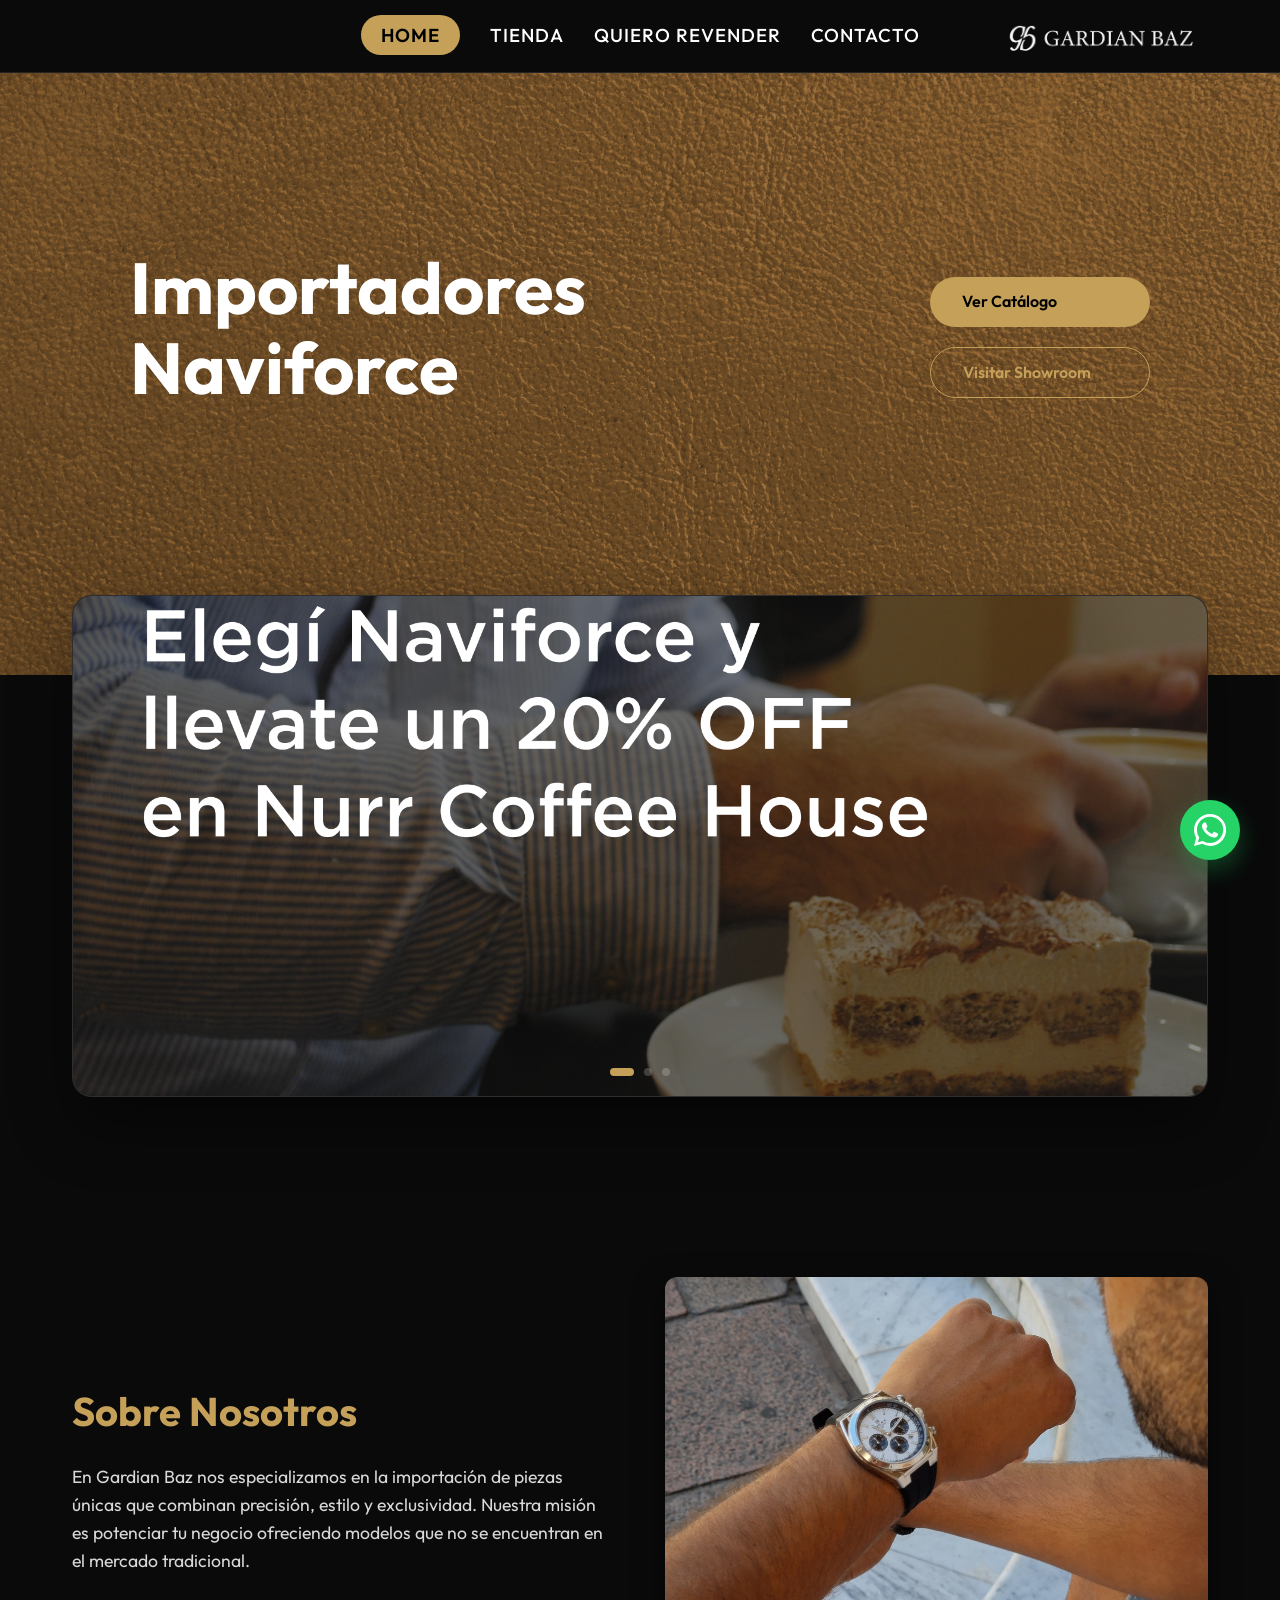
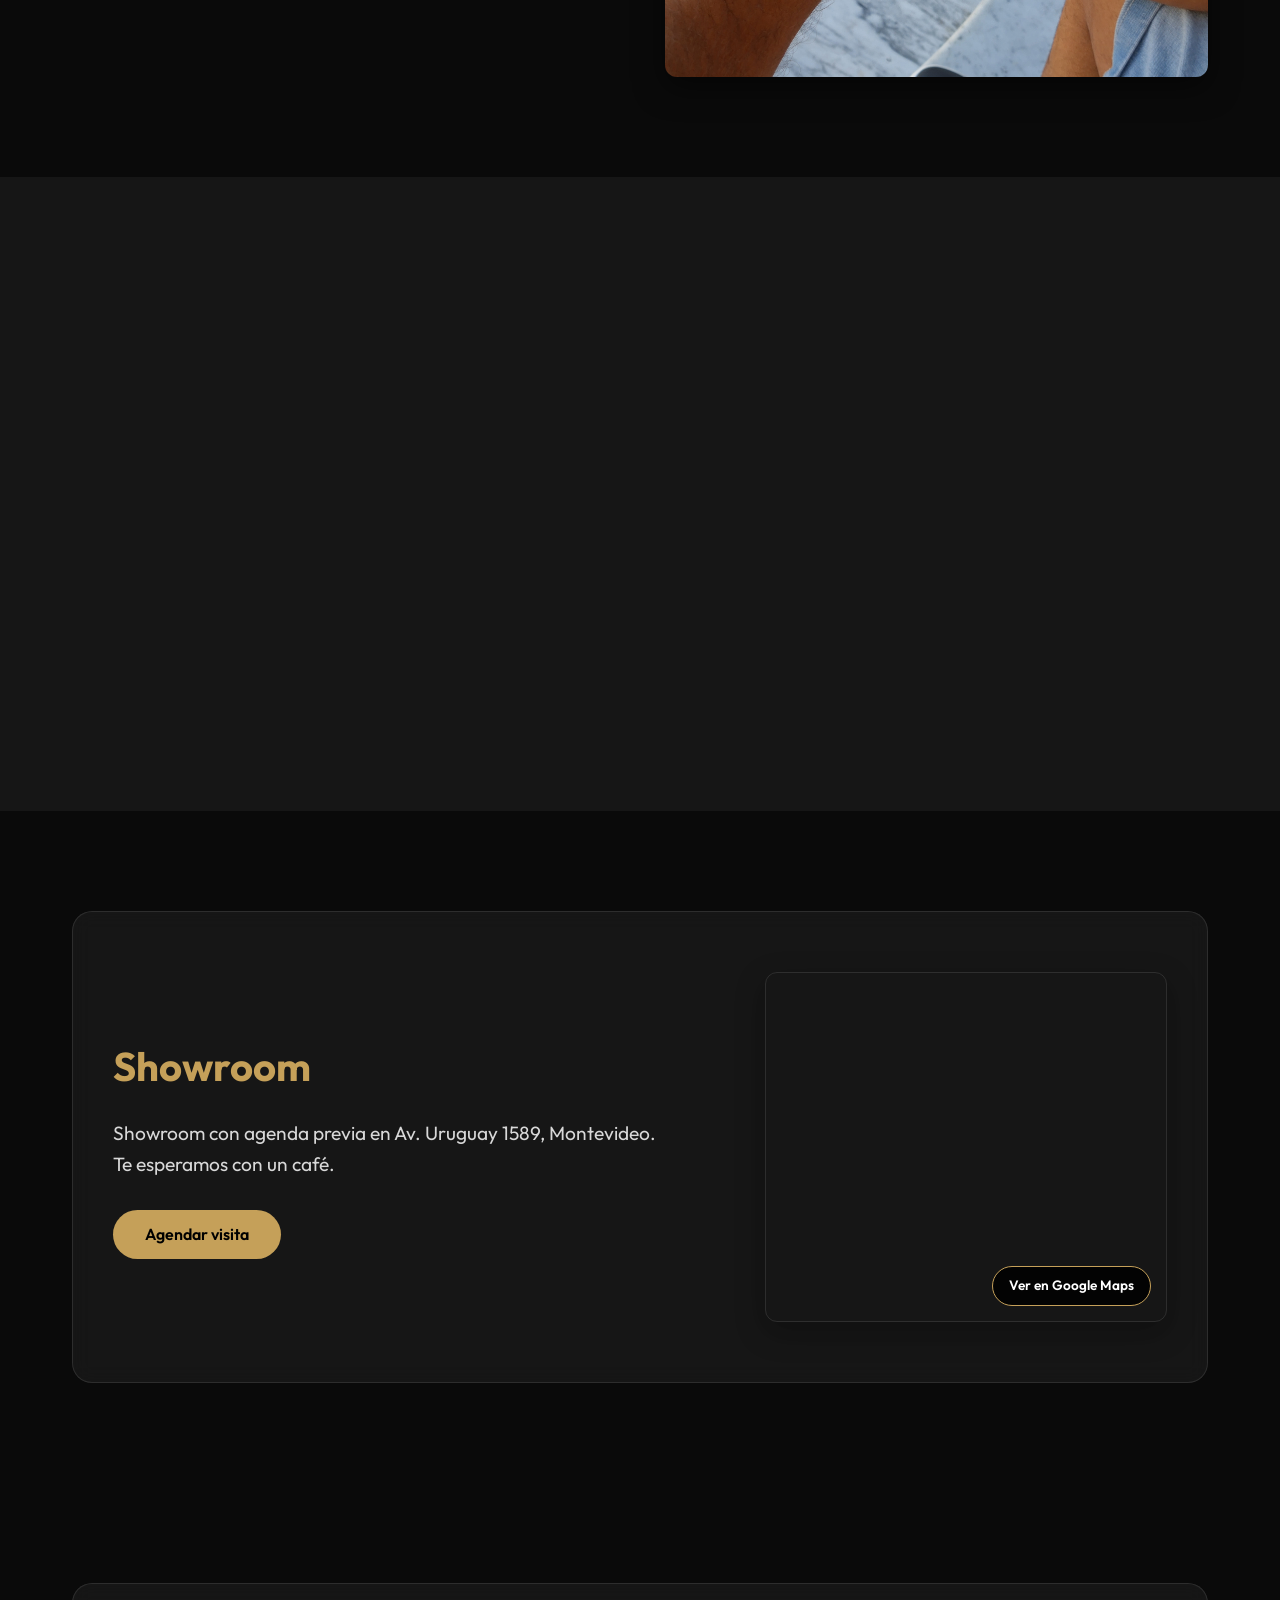
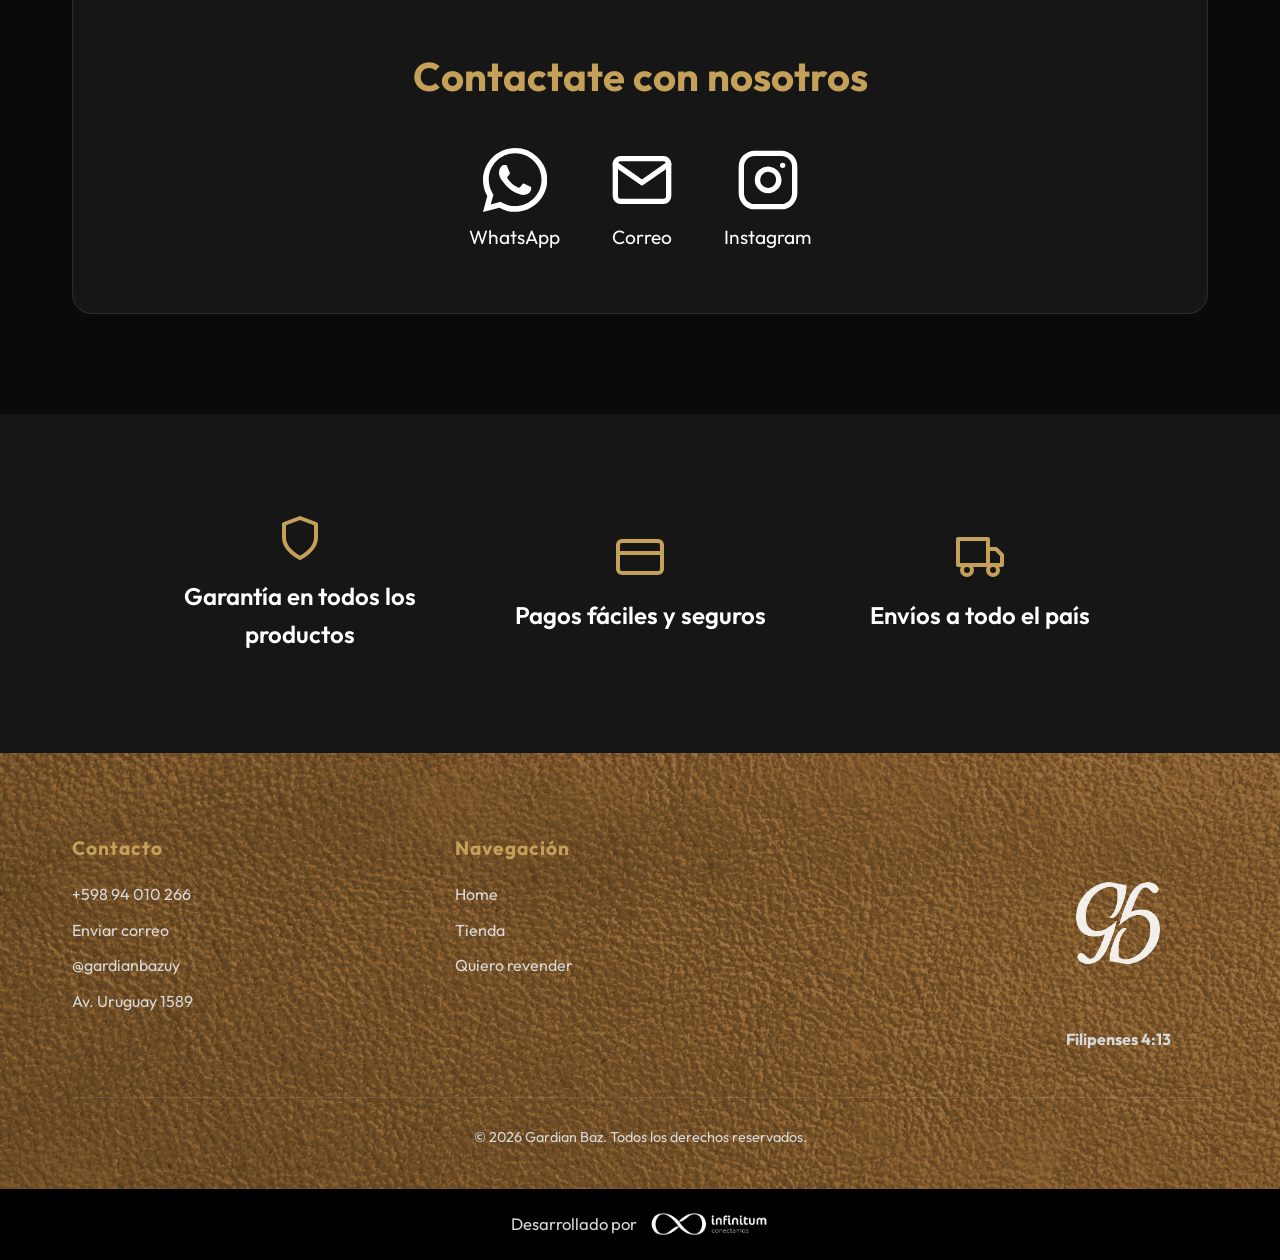
==== commit 1fd7a7d4: "Detalles en footer y Filipenses 4:13" ====
--- a/index.html
+++ b/index.html
@@ -243,7 +243,7 @@
             <div class="footer-content">
                 <div class="footer-brand">
                     <img src="assets/Logo Gardian/logo footer.png" alt="Gardian Baz" class="footer-logo">
-                    <p>Importadores Naviforce</p>
+                    <p><strong>Filipenses 4:13</strong></p>
                 </div>
                 <div class="footer-info">
                     <h4>Contacto</h4>
--- a/style.css
+++ b/style.css
@@ -510,7 +510,7 @@
 
 .footer-content {
     display: grid;
-    grid-template-columns: 1.1fr 1fr 0.9fr;
+    grid-template-columns: 1fr 1fr 1.1fr;
     gap: 48px;
     margin-bottom: 44px;
     align-items: start;
@@ -520,8 +520,20 @@
     display: flex;
     flex-direction: column;
     justify-content: center;
+    align-items: center;
+    text-align: center;
     gap: 14px;
     max-width: 320px;
+    order: 3;
+    justify-self: end;
+}
+
+.footer-content > :nth-child(2) {
+    order: 1;
+}
+
+.footer-content > :nth-child(3) {
+    order: 2;
 }
 
 .footer-brand p {
@@ -663,6 +675,9 @@
 
     .footer-brand {
         max-width: none;
+        align-items: center;
+        text-align: center;
+        justify-self: center;
     }
 
     .footer-brand p {
